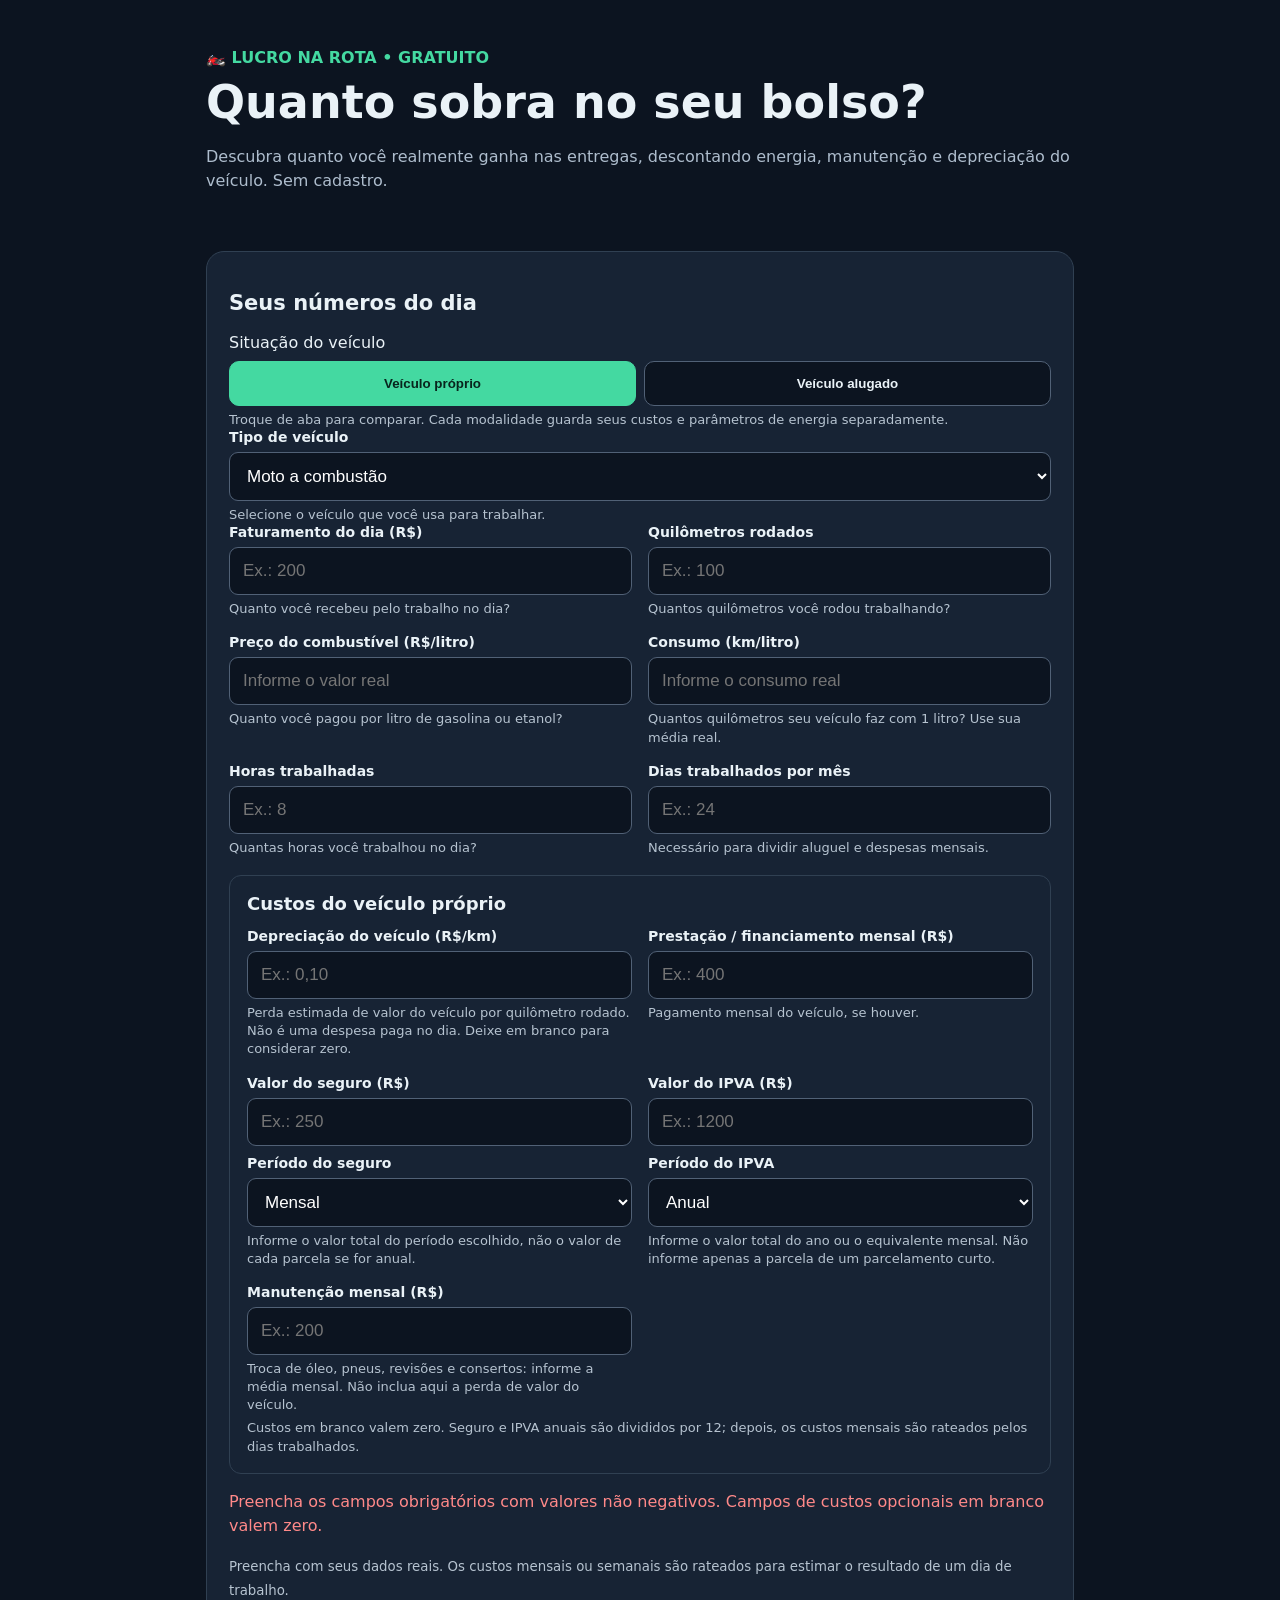
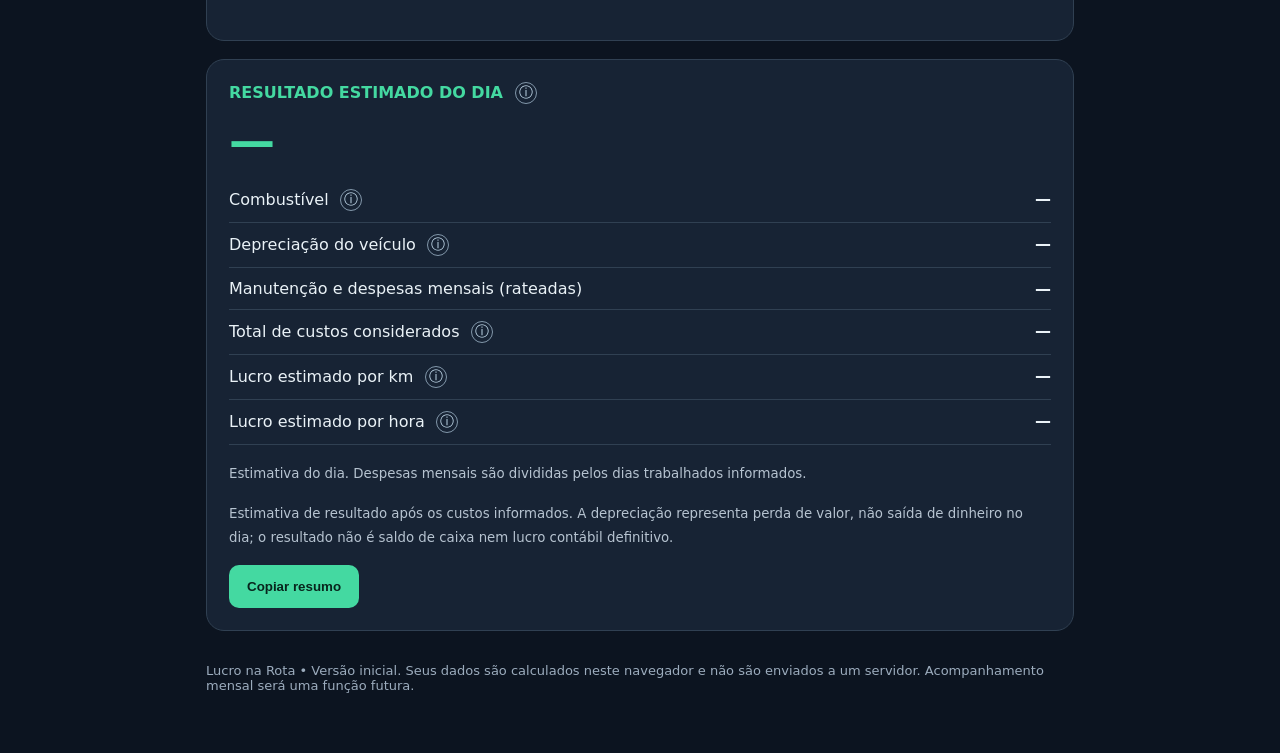
==== index.html @ b88c214c "Exibe somente dias trabalhados relevantes ao tipo e periodo de aluguel" ====
<!doctype html>
<html lang="pt-BR"><head><meta charset="utf-8"><meta name="viewport" content="width=device-width,initial-scale=1">
<meta name="description" content="Calcule o lucro das entregas com combustível, manutenção, depreciação e despesas do veículo.">
<title>Lucro na Rota | Calculadora para entregadores</title>
<style>
:root{font-family:system-ui,-apple-system,Segoe UI,sans-serif;color:#eaf2f7;background:#0c1420}*{box-sizing:border-box}
body{margin:0}main{max-width:900px;margin:auto;padding:24px 16px 60px}header{padding:24px 0}h1{font-size:clamp(30px,6vw,46px);margin:8px 0}p{color:#aebdcd;line-height:1.5}
.card{background:#172334;border:1px solid #304052;border-radius:18px;padding:22px;margin:18px 0}
.grid{display:grid;grid-template-columns:repeat(2,minmax(0,1fr));gap:16px}.ajuda{display:block;margin:5px 0 0;color:#b6c3d0;font-size:13px;line-height:1.4}
.abas{display:grid;grid-template-columns:repeat(2,minmax(0,1fr));gap:8px;margin:9px 0 4px}
.aba{background:#0c1420;border:1px solid #516176;color:#eaf2f7}
.aba[aria-pressed="true"]{background:#44d9a1;color:#08251d;border-color:#44d9a1}
.painelCustos{padding:17px;border:1px solid #304052;border-radius:12px;margin-top:18px}
.painelCustos h3{margin:0 0 14px;font-size:18px}
[hidden]{display:none!important}
label{display:block;font-weight:600;font-size:14px;margin-bottom:7px}
input,select{width:100%;background:#0c1420;border:1px solid #516176;color:white;border-radius:9px;padding:13px;font-size:17px}
input:focus{outline:2px solid #44d9a1}h2{font-size:21px}small{color:#b6c3d0}
.result{font-size:clamp(30px,7vw,46px);font-weight:800;color:#44d9a1;margin:10px 0}
.row{display:flex;justify-content:space-between;gap:16px;border-bottom:1px solid #304052;padding:11px 0}
.row > span:last-child{text-align:right;font-weight:700}.tag{color:#44d9a1;font-weight:700}
.info{display:inline-block;vertical-align:middle;margin-left:6px;position:relative;font-weight:normal}
.info summary{display:inline-flex;align-items:center;justify-content:center;width:22px;height:22px;border:1px solid #8297aa;border-radius:50%;color:#cde5f6;cursor:pointer;list-style:none;font-size:14px}
.info summary::-webkit-details-marker{display:none}
.info summary:focus-visible{outline:2px solid #44d9a1;outline-offset:2px}
.info .explicacao{position:absolute;left:0;top:28px;z-index:10;width:260px;max-width:75vw;padding:11px;border:1px solid #667e94;border-radius:9px;background:#24364b;color:#f1f6f9;box-shadow:0 6px 18px #0006;font-size:13px;line-height:1.45;text-align:left;white-space:normal}
.row .info .explicacao{left:auto;right:0}
button{border:0;background:#44d9a1;color:#08251d;padding:14px 18px;border-radius:10px;font-weight:750;cursor:pointer}
footer{color:#9cacbd;font-size:13px;margin-top:32px}
@media(max-width:520px){.grid{grid-template-columns:1fr}.card{padding:17px}}
</style></head><body><main>
<header><div class="tag">🏍️ LUCRO NA ROTA • GRATUITO</div><h1>Quanto sobra no seu bolso?</h1><p>Descubra quanto você realmente ganha nas entregas, descontando energia, manutenção e depreciação do veículo. Sem cadastro.</p></header>
<section class="card"><h2>Seus números do dia</h2><div><span id="tituloPropriedade">Situação do veículo</span><div class="abas" role="group" aria-labelledby="tituloPropriedade"><button type="button" class="aba" id="abaProprio" aria-pressed="true">Veículo próprio</button><button type="button" class="aba" id="abaAlugado" aria-pressed="false">Veículo alugado</button></div><small class="ajuda">Troque de aba para comparar. Cada modalidade guarda seus custos e parâmetros de energia separadamente.</small></div><div><label for="veiculo">Tipo de veículo</label><select id="veiculo"><option value="combustao">Moto a combustão</option><option value="eletrico">Moto elétrica</option><option value="carro_combustao">Carro a combustão</option><option value="carro_eletrico">Carro elétrico</option><option value="ebike">Bicicleta elétrica</option><option value="bike">Bicicleta comum</option></select><small class="ajuda">Selecione o veículo que você usa para trabalhar.</small></div><div class="grid">
<div><label for="receita">Faturamento do dia (R$)</label><input id="receita" type="number" min="0" step=".01" placeholder="Ex.: 200"><small class="ajuda">Quanto você recebeu pelo trabalho no dia?</small></div>
<div><label for="km">Quilômetros rodados</label><input id="km" type="number" min="0" step=".1" placeholder="Ex.: 100"><small class="ajuda">Quantos quilômetros você rodou trabalhando?</small></div>
<div class="energia"><label for="preco">Preço do combustível (R$/litro)</label><input id="preco" type="number" min="0" step=".01" placeholder="Informe o valor real"><small class="ajuda" id="ajudaPreco">Quanto você pagou por litro de combustível?</small></div>
<div class="energia"><label for="consumo">Consumo da moto (km/litro)</label><input id="consumo" type="number" min=".1" step=".1" placeholder="Informe o consumo real"><small class="ajuda" id="ajudaConsumo">Quantos quilômetros sua moto faz com 1 litro? Use sua média real.</small></div>
<div><label for="horas">Horas trabalhadas</label><input id="horas" type="number" min="0" step=".5" placeholder="Ex.: 8"><small class="ajuda">Quantas horas você trabalhou no dia?</small></div>
<div id="campoDiasSemana" hidden><label for="diasSemana">Dias trabalhados por semana</label><input id="diasSemana" type="number" min="1" max="7" step="1" placeholder="Ex.: 6"><small class="ajuda">Necessário para dividir aluguel semanal entre os dias trabalhados.</small></div>
<div id="campoDiasMes"><label for="diasMes">Dias trabalhados por mês</label><input id="diasMes" type="number" min="1" max="31" step="1" placeholder="Ex.: 24"><small class="ajuda">Necessário para dividir aluguel e despesas mensais.</small></div>
</div>
<div id="painelProprio" class="painelCustos"><h3>Custos do veículo próprio</h3><div class="grid">
<div><label for="depreciacao">Depreciação do veículo (R$/km)</label><input id="depreciacao" type="text" inputmode="decimal" placeholder="Ex.: 0,10"><small class="ajuda">Perda estimada de valor do veículo por quilômetro rodado. Não é uma despesa paga no dia. Deixe em branco para considerar zero.</small></div>
<div><label for="financiamento">Prestação / financiamento mensal (R$)</label><input id="financiamento" type="text" inputmode="decimal" placeholder="Ex.: 400"><small class="ajuda">Pagamento mensal do veículo, se houver.</small></div>
<div><label for="seguro">Valor do seguro (R$)</label><input id="seguro" type="text" inputmode="decimal" placeholder="Ex.: 250"><label for="periodoSeguro" style="margin-top:9px">Período do seguro</label><select id="periodoSeguro"><option value="mensal">Mensal</option><option value="anual">Anual</option></select><small class="ajuda">Informe o valor total do período escolhido, não o valor de cada parcela se for anual.</small></div>
<div><label for="ipva">Valor do IPVA (R$)</label><input id="ipva" type="text" inputmode="decimal" placeholder="Ex.: 1200"><label for="periodoIpva" style="margin-top:9px">Período do IPVA</label><select id="periodoIpva"><option value="anual">Anual</option><option value="mensal">Mensal</option></select><small class="ajuda">Informe o valor total do ano ou o equivalente mensal. Não informe apenas a parcela de um parcelamento curto.</small></div>
<div><label for="manutMensal">Manutenção mensal (R$)</label><input id="manutMensal" type="text" inputmode="decimal" placeholder="Ex.: 200"><small class="ajuda">Troca de óleo, pneus, revisões e consertos: informe a média mensal. Não inclua aqui a perda de valor do veículo.</small></div>
</div><small class="ajuda">Custos em branco valem zero. Seguro e IPVA anuais são divididos por 12; depois, os custos mensais são rateados pelos dias trabalhados.</small></div>
<div id="painelAlugado" class="painelCustos" hidden><h3>Custos do veículo alugado</h3><div class="grid">
<div><label for="aluguel">Valor do aluguel do veículo (R$)</label><input id="aluguel" type="text" inputmode="decimal" placeholder="Informe o valor, mesmo que seja 0"></div>
<div><label for="periodoAluguel">Período cobrado pelo aluguel</label><select id="periodoAluguel"><option value="semana">Por semana</option><option value="dia">Por dia</option><option value="mes">Por mês</option></select><small class="ajuda">O aluguel será distribuído pelos dias trabalhados desse período.</small></div>
<div><label for="extrasAlugado">Outras despesas sob responsabilidade do motorista (R$/dia)</label><input id="extrasAlugado" type="text" inputmode="decimal" placeholder="Ex.: 0"><small class="ajuda">Só informe despesas que não estejam incluídas no contrato de aluguel.</small></div>
</div><small class="ajuda">No veículo alugado, não descontamos manutenção e desgaste automaticamente.</small></div>
<p id="erro" role="alert" style="color:#ff8989" hidden></p><p><small>Preencha com seus dados reais. Os custos mensais ou semanais são rateados para estimar o resultado de um dia de trabalho.</small></p></section>
<section class="card" aria-live="polite"><div class="tag">RESULTADO ESTIMADO DO DIA <details class="info"><summary aria-label="Explicação de resultado estimado" title="O que significa?">ⓘ</summary><span class="explicacao">Faturamento menos combustível ou energia e os custos informados da modalidade escolhida: aluguel ou despesas do próprio. Valores semanais e mensais são distribuídos pelos dias trabalhados.</span></details></div><div class="result" id="lucro">—</div>
<div class="row"><span><span id="nomeEnergia">Combustível</span> <details class="info"><summary aria-label="Explicação de combustível ou energia" title="O que significa?">ⓘ</summary><span class="explicacao">Custo estimado da distância rodada, calculado com o consumo e o preço informados. Para bicicleta comum é R$ 0,00.</span></details></span><span id="custoComb"></span></div>
<div class="row" id="linhaManut"><span>Depreciação do veículo <details class="info"><summary aria-label="Explicação da depreciação" title="O que significa?">ⓘ</summary><span class="explicacao">Perda estimada de valor do veículo: depreciação por km multiplicada pelos quilômetros rodados. Não é pagamento imediato; é um custo econômico considerado na estimativa.</span></details></span><span id="custoManut"></span></div>
<div class="row"><span id="nomeModalidade">Manutenção e despesas mensais (rateadas)</span><span id="custoModalidade"></span></div>
<div class="row" id="linhaExtras" hidden><span>Outras despesas do motorista</span><span id="custoExtras"></span></div>
<div class="row"><span>Total de custos considerados <details class="info"><summary aria-label="Explicação de total de custos considerados" title="O que significa?">ⓘ</summary><span class="explicacao">Soma do combustível ou energia e das despesas correspondentes à aba selecionada, incluindo o rateio do aluguel ou das despesas mensais quando informados.</span></details></span><span id="custos"></span></div>
<div class="row"><span>Lucro estimado por km <details class="info"><summary aria-label="Explicação de lucro estimado por km" title="O que significa?">ⓘ</summary><span class="explicacao">Resultado estimado do dia dividido pelos quilômetros rodados.</span></details></span><span id="porKm"></span></div>
<div class="row"><span>Lucro estimado por hora <details class="info"><summary aria-label="Explicação de lucro estimado por hora" title="O que significa?">ⓘ</summary><span class="explicacao">Resultado estimado do dia dividido pelas horas trabalhadas.</span></details></span><span id="porHora"></span></div>
<p id="notaRateio"><small>Estimativa do dia. Despesas mensais são divididas pelos dias trabalhados informados.</small></p>
<p id="notaFinal"><small>Estimativa de resultado após os custos informados. A depreciação representa perda de valor, não saída de dinheiro no dia; o resultado não é saldo de caixa nem lucro contábil definitivo.</small></p>
<button id="copiar">Copiar resumo</button></section>
<footer>Lucro na Rota • Versão inicial. Seus dados são calculados neste navegador e não são enviados a um servidor. Acompanhamento mensal será uma função futura.</footer>
</main><script>
const veiculo=document.getElementById('veiculo');
const tipos=['combustao','eletrico','carro_combustao','carro_eletrico','ebike'];
const novosParametros=()=>Object.fromEntries(tipos.map(tipo=>[tipo,{preco:'',consumo:''}]));
const parametros={proprio:novosParametros(),alugado:novosParametros()};
let modoAtual='proprio';
const ehCombustao=tipo=>tipo==='combustao'||tipo==='carro_combustao';
const ehEletrico=tipo=>tipo==='eletrico'||tipo==='ebike'||tipo==='carro_eletrico';
const el=id=>document.getElementById(id);
const brl=n=>n.toLocaleString('pt-BR',{style:'currency',currency:'BRL'});
let resumo='';

function ajustar(){
 const tipo=veiculo.value,bike=tipo==='bike';
 el('painelProprio').hidden=modoAtual!=='proprio';
 el('painelAlugado').hidden=modoAtual!=='alugado';
 el('abaProprio').setAttribute('aria-pressed',String(modoAtual==='proprio'));
 el('abaAlugado').setAttribute('aria-pressed',String(modoAtual==='alugado'));
 document.querySelectorAll('.energia').forEach(campo=>campo.hidden=bike);
 if(!bike){
  el('preco').value=parametros[modoAtual][tipo].preco;
  el('consumo').value=parametros[modoAtual][tipo].consumo;
 }
 document.querySelector('label[for=preco]').textContent=ehCombustao(tipo)?'Preço do combustível (R$/litro)':'Preço da energia (R$/kWh)';
 document.querySelector('label[for=consumo]').textContent=ehCombustao(tipo)?'Consumo (km/litro)':'Eficiência elétrica (km/kWh)';
 el('ajudaPreco').textContent=ehCombustao(tipo)?'Quanto você pagou por litro de gasolina ou etanol?':'Informe o preço de 1 kWh na sua conta de luz, não o valor total da fatura.';
 el('ajudaConsumo').textContent=ehCombustao(tipo)?'Quantos quilômetros seu veículo faz com 1 litro? Use sua média real.':'Quantos quilômetros percorre com 1 kWh? Consulte o manual. Se ele mostrar autonomia e bateria em kWh, divida a autonomia pela capacidade da bateria.';
 document.querySelector('label[for=aluguel]').textContent=tipo.startsWith('carro_')?'Valor do aluguel do carro (R$)':'Valor do aluguel do veículo (R$)';
 el('linhaManut').hidden=modoAtual==='alugado';
 el('linhaExtras').hidden=modoAtual==='proprio';
  const periodoAluguel=el('periodoAluguel').value;
  el('campoDiasSemana').hidden=modoAtual!=='alugado'||periodoAluguel!=='semana';
  el('campoDiasMes').hidden=modoAtual==='alugado'&&periodoAluguel!=='mes';
 calcular();
}
function selecionarModo(modo){
 if(modo===modoAtual)return;
 modoAtual=modo;
 ajustar();
}
function atualizarEnergia(id){
 if(veiculo.value!=='bike')parametros[modoAtual][veiculo.value][id]=el(id).value;
 calcular();
}
function numero(id,opcional=false){
 const raw=el(id).value.trim();
 if(raw==='')return opcional?0:NaN;
 const normalizado=raw.replace(',','.');
 if(!/^(?:[0-9]+(?:\.[0-9]*)?|\.[0-9]+)$/.test(normalizado))return NaN;
 const n=Number(normalizado);
 return Number.isFinite(n)&&n>=0?n:NaN;
}
function invalidar(mensagem){
 el('erro').textContent=mensagem;
 el('erro').hidden=false;
 el('lucro').textContent='—';
 for(const id of ['custoComb','custoManut','custoModalidade','custoExtras','custos','porKm','porHora'])el(id).textContent='—';
 el('copiar').disabled=true;
 resumo='';
}
function calcular(){
 const tipo=veiculo.value,bike=tipo==='bike',proprio=modoAtual==='proprio';
 const d={
  receita:numero('receita'),km:numero('km'),horas:numero('horas'),
  preco:bike?0:numero('preco'),consumo:bike?0:numero('consumo'),
  depreciacao:proprio?numero('depreciacao',true):0,
  financiamento:proprio?numero('financiamento',true):0,
  seguro:proprio?numero('seguro',true):0,
  ipva:proprio?numero('ipva',true):0,
  manutMensal:proprio?numero('manutMensal',true):0,
  aluguel:proprio?0:numero('aluguel'),
  extras:proprio?0:numero('extrasAlugado',true),
  diasSemana:numero('diasSemana',true),diasMes:numero('diasMes',true)
 };
 if(Object.values(d).some(valor=>!Number.isFinite(valor))){
  invalidar('Preencha os campos obrigatórios com valores não negativos. Campos de custos opcionais em branco valem zero.');
  return;
 }
 if((d.diasSemana!==0&&(!Number.isInteger(d.diasSemana)||d.diasSemana>7))||
    (d.diasMes!==0&&(!Number.isInteger(d.diasMes)||d.diasMes>31))){
  invalidar('Informe uma quantidade válida de dias trabalhados: até 7 por semana ou 31 por mês.');
  return;
 }
 if(!bike&&d.km>0&&d.consumo<=0){
  invalidar('O consumo deve ser maior que zero quando há quilômetros rodados.');
  return;
 }
 const seguroMes=d.seguro/(el('periodoSeguro').value==='anual'?12:1);
  const ipvaMes=d.ipva/(el('periodoIpva').value==='anual'?12:1);
  const fixosMes=d.financiamento+seguroMes+ipvaMes+d.manutMensal;
 const periodo=el('periodoAluguel').value;
 if(proprio&&fixosMes>0&&d.diasMes===0){
  invalidar('Informe os dias trabalhados por mês para distribuir as despesas mensais do veículo próprio.');
  return;
 }
 if(!proprio&&d.aluguel>0&&periodo==='semana'&&d.diasSemana===0){
  invalidar('Informe os dias trabalhados por semana para calcular o aluguel semanal.');
  return;
 }
 if(!proprio&&d.aluguel>0&&periodo==='mes'&&d.diasMes===0){
  invalidar('Informe os dias trabalhados por mês para calcular o aluguel mensal.');
  return;
 }
 const energia=bike||d.km===0?0:d.km/d.consumo*d.preco;
 const depreciacao=proprio?d.km*d.depreciacao:0;
 const custoModalidade=proprio?(fixosMes?fixosMes/d.diasMes:0):
  (periodo==='dia'?d.aluguel:periodo==='semana'?(d.aluguel?d.aluguel/d.diasSemana:0):(d.aluguel?d.aluguel/d.diasMes:0));
 const custos=energia+depreciacao+custoModalidade+d.extras;
 const lucro=d.receita-custos;
 el('erro').hidden=true;
 el('copiar').disabled=false;
 el('nomeEnergia').textContent=bike?'Energia / combustível':ehEletrico(tipo)?'Energia elétrica':'Combustível';
 el('nomeModalidade').textContent=proprio?'Manutenção e despesas mensais (rateadas)':'Aluguel do veículo (rateado)';
 el('notaFinal').textContent=proprio?'A depreciação representa perda de valor, não saída de dinheiro no dia. O resultado não é saldo de caixa nem lucro contábil definitivo.':'Estimativa de resultado após combustível, aluguel e outras despesas informadas. Outros custos não incluídos podem existir.';
  el('notaRateio').textContent=proprio?
  'Manutenção, financiamento, seguro e IPVA são convertidos em custos mensais e divididos pelos dias trabalhados. A depreciação por km é calculada separadamente.':
  'O aluguel é dividido pelos dias trabalhados conforme o período escolhido; as despesas extras são por dia.';
 el('lucro').textContent=brl(lucro);
 el('lucro').style.color=lucro>=0?'#44d9a1':'#ff8989';
 for(const [id,valor] of Object.entries({custoComb:energia,custoManut:depreciacao,custoModalidade,custoExtras:d.extras,custos,porKm:d.km?lucro/d.km:0,porHora:d.horas?lucro/d.horas:0}))el(id).textContent=brl(valor);
 resumo=[
  'Lucro na Rota ('+veiculo.options[veiculo.selectedIndex].text+' — '+(proprio?'próprio':'alugado')+')',
  'Faturamento: '+brl(d.receita),
  'Km: '+d.km,
  'Energia / combustível: '+brl(energia),
  proprio?'Depreciação por km: '+brl(depreciacao):null,
  (proprio?'Despesas mensais rateadas: ':'Aluguel rateado: ')+brl(custoModalidade),
  !proprio?'Despesas adicionais: '+brl(d.extras):null,
  'Total de custos: '+brl(custos),
  'Resultado estimado: '+brl(lucro),
  'Por km: '+brl(d.km?lucro/d.km:0),
  'Por hora: '+brl(d.horas?lucro/d.horas:0)
 ].filter(Boolean).join('\n');
}
for(const id of ['receita','km','horas','depreciacao','financiamento','seguro','ipva','manutMensal','aluguel','extrasAlugado','diasSemana','diasMes']){
 el(id).addEventListener('input',calcular);
}
for(const id of ['preco','consumo'])el(id).addEventListener('input',()=>atualizarEnergia(id));
el('periodoAluguel').addEventListener('change',ajustar);
for(const id of ['periodoSeguro','periodoIpva'])el(id).addEventListener('change',calcular);
el('abaProprio').addEventListener('click',()=>selecionarModo('proprio'));
el('abaAlugado').addEventListener('click',()=>selecionarModo('alugado'));
veiculo.addEventListener('change',ajustar);
el('copiar').addEventListener('click',async()=>{
 try{
  await navigator.clipboard.writeText(resumo);
  el('copiar').textContent='Copiado!';
  setTimeout(()=>el('copiar').textContent='Copiar resumo',1800);
 }catch(e){alert('Não foi possível copiar automaticamente.')}
});
ajustar();
</script></body></html>
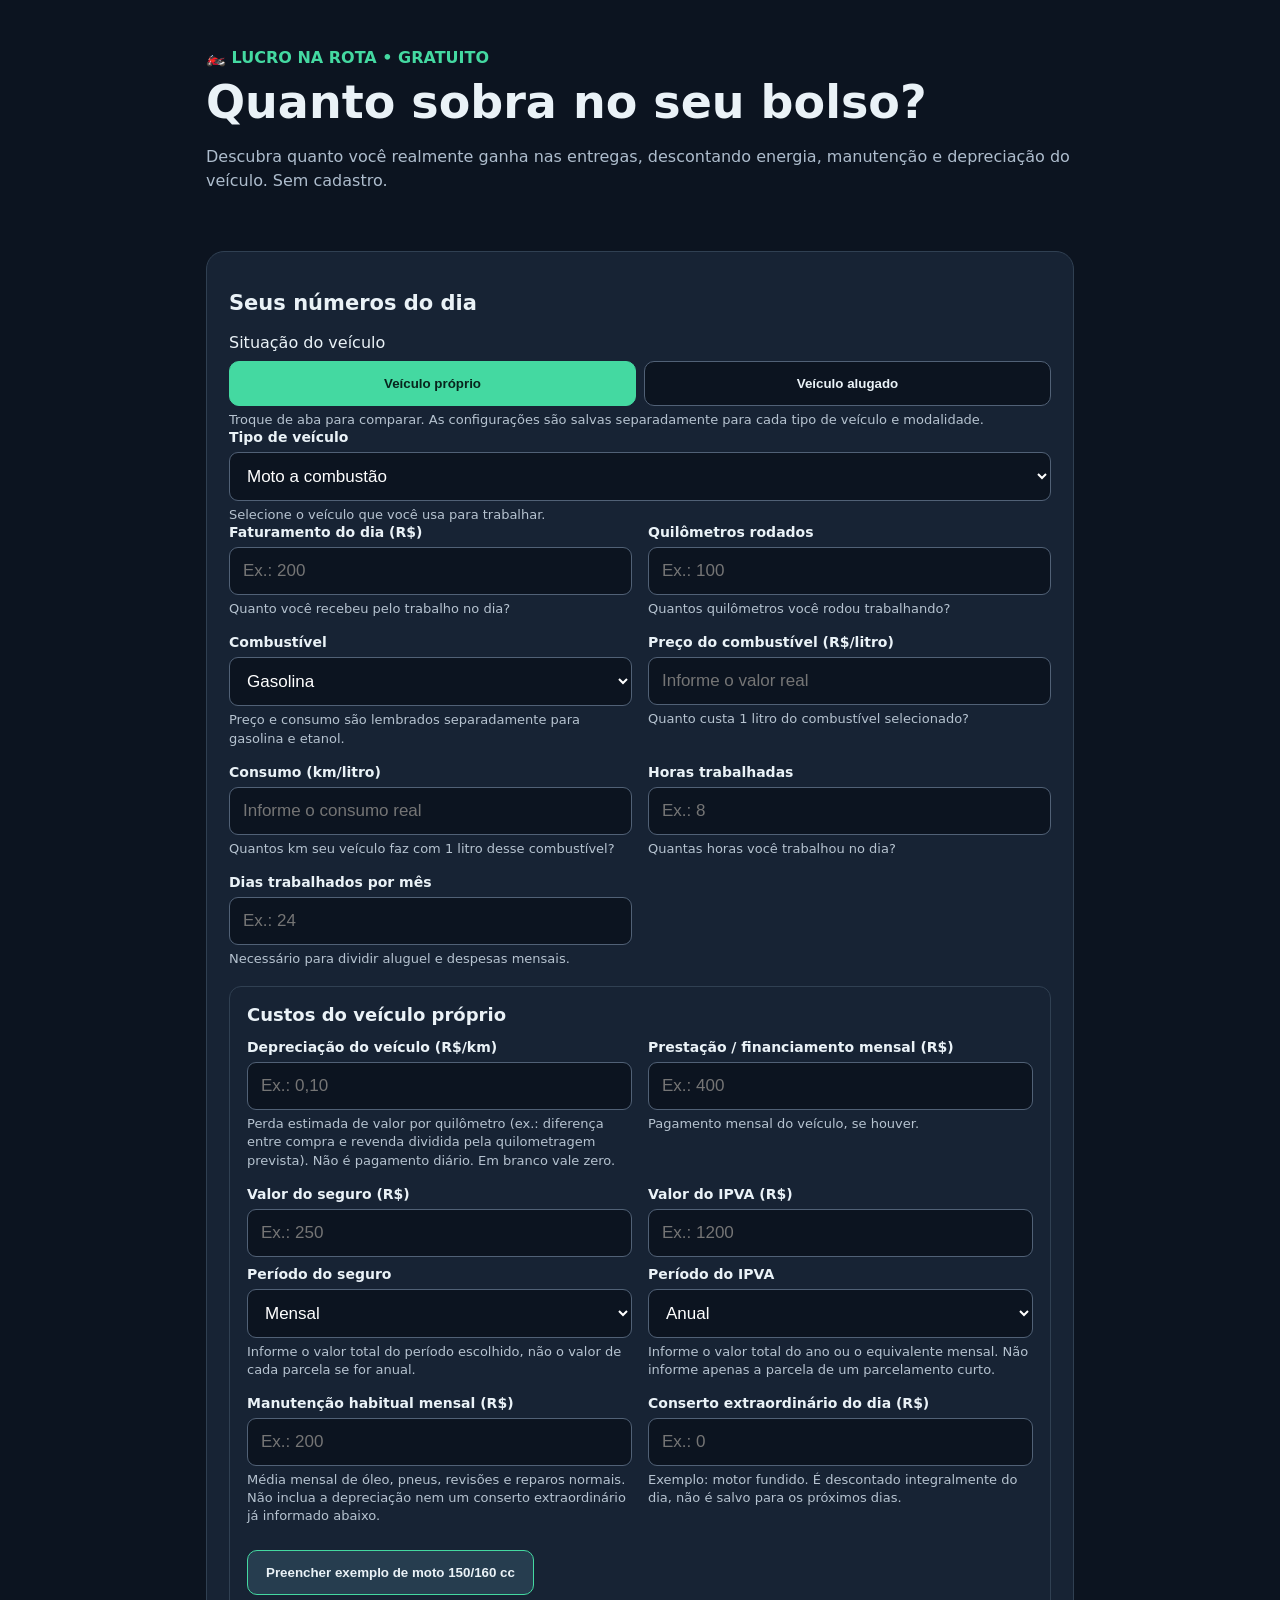
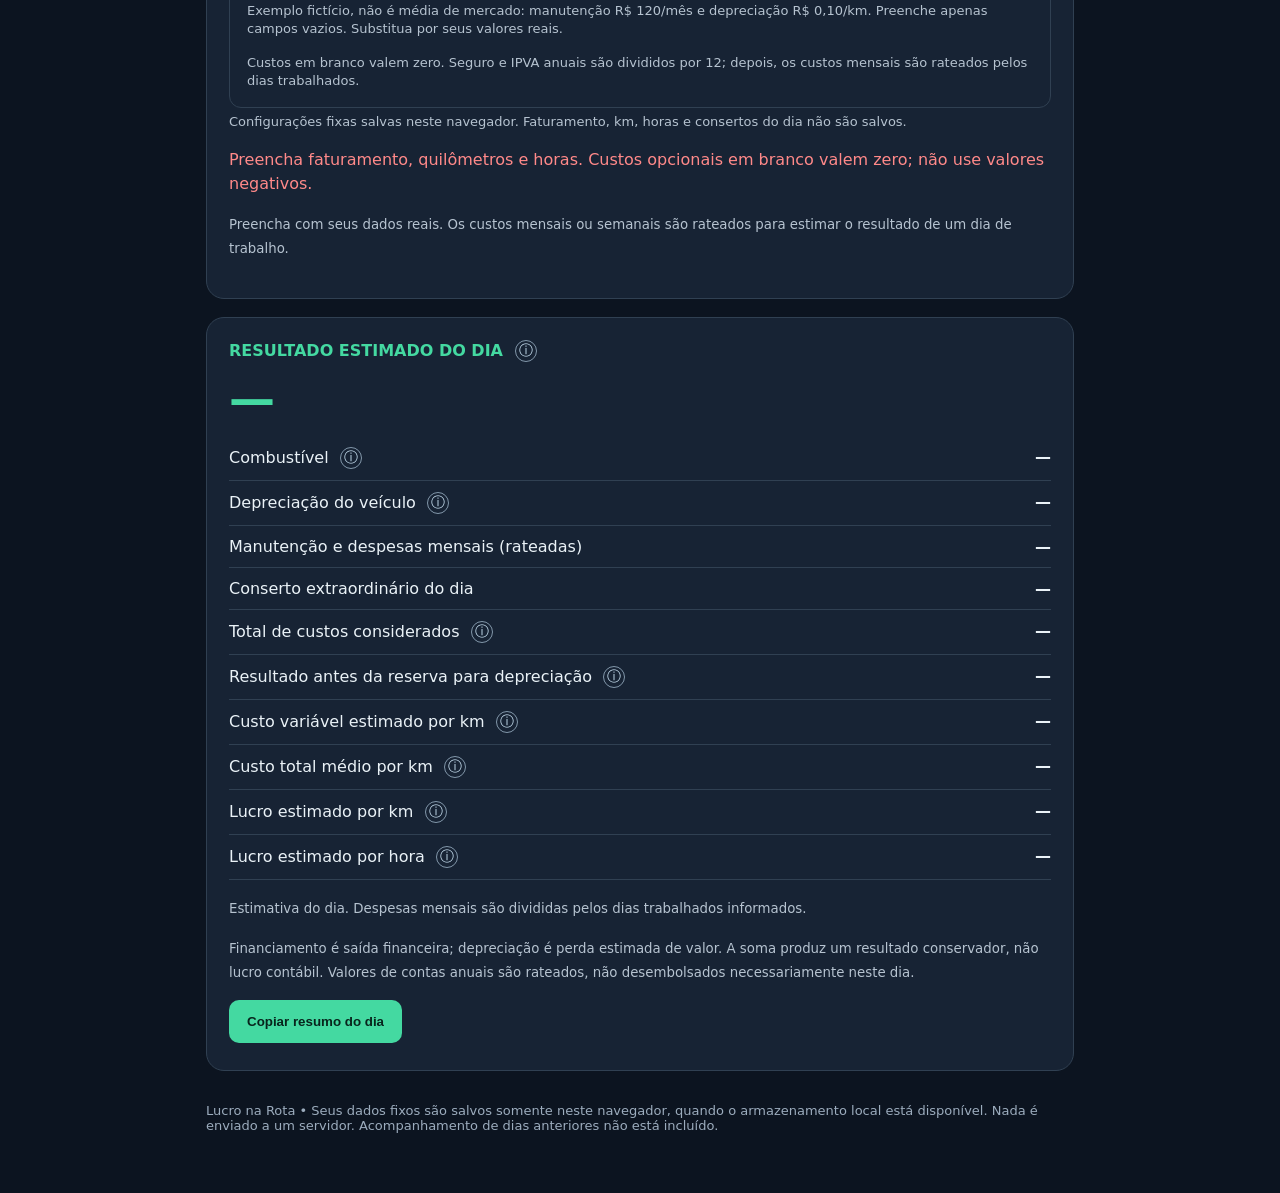
==== commit ae399a99: "Melhora calculos por km, perfis salvos, combustivel, custos extraordinarios e copia do dia" ====
--- a/index.html
+++ b/index.html
@@ -27,12 +27,14 @@
 .row .info .explicacao{left:auto;right:0}
 button{border:0;background:#44d9a1;color:#08251d;padding:14px 18px;border-radius:10px;font-weight:750;cursor:pointer}
 footer{color:#9cacbd;font-size:13px;margin-top:32px}
+.botaoSecundario{background:#263d4f;border:1px solid #44d9a1;color:#eaf2f7;margin:16px 0 2px}.exemplo{margin:8px 0 16px}textarea{width:100%;min-height:150px;background:#0c1420;border:1px solid #516176;color:white;border-radius:9px;padding:12px;font:14px system-ui;margin-top:10px}
 @media(max-width:520px){.grid{grid-template-columns:1fr}.card{padding:17px}}
 </style></head><body><main>
 <header><div class="tag">🏍️ LUCRO NA ROTA • GRATUITO</div><h1>Quanto sobra no seu bolso?</h1><p>Descubra quanto você realmente ganha nas entregas, descontando energia, manutenção e depreciação do veículo. Sem cadastro.</p></header>
-<section class="card"><h2>Seus números do dia</h2><div><span id="tituloPropriedade">Situação do veículo</span><div class="abas" role="group" aria-labelledby="tituloPropriedade"><button type="button" class="aba" id="abaProprio" aria-pressed="true">Veículo próprio</button><button type="button" class="aba" id="abaAlugado" aria-pressed="false">Veículo alugado</button></div><small class="ajuda">Troque de aba para comparar. Cada modalidade guarda seus custos e parâmetros de energia separadamente.</small></div><div><label for="veiculo">Tipo de veículo</label><select id="veiculo"><option value="combustao">Moto a combustão</option><option value="eletrico">Moto elétrica</option><option value="carro_combustao">Carro a combustão</option><option value="carro_eletrico">Carro elétrico</option><option value="ebike">Bicicleta elétrica</option><option value="bike">Bicicleta comum</option></select><small class="ajuda">Selecione o veículo que você usa para trabalhar.</small></div><div class="grid">
+<section class="card"><h2>Seus números do dia</h2><div><span id="tituloPropriedade">Situação do veículo</span><div class="abas" role="group" aria-labelledby="tituloPropriedade"><button type="button" class="aba" id="abaProprio" aria-pressed="true">Veículo próprio</button><button type="button" class="aba" id="abaAlugado" aria-pressed="false">Veículo alugado</button></div><small class="ajuda">Troque de aba para comparar. As configurações são salvas separadamente para cada tipo de veículo e modalidade.</small></div><div><label for="veiculo">Tipo de veículo</label><select id="veiculo"><option value="combustao">Moto a combustão</option><option value="eletrico">Moto elétrica</option><option value="carro_combustao">Carro a combustão</option><option value="carro_eletrico">Carro elétrico</option><option value="ebike">Bicicleta elétrica</option><option value="bike">Bicicleta comum</option></select><small class="ajuda">Selecione o veículo que você usa para trabalhar.</small></div><div class="grid">
 <div><label for="receita">Faturamento do dia (R$)</label><input id="receita" type="number" min="0" step=".01" placeholder="Ex.: 200"><small class="ajuda">Quanto você recebeu pelo trabalho no dia?</small></div>
 <div><label for="km">Quilômetros rodados</label><input id="km" type="number" min="0" step=".1" placeholder="Ex.: 100"><small class="ajuda">Quantos quilômetros você rodou trabalhando?</small></div>
+<div id="campoCombustivel" hidden><label for="combustivel">Combustível</label><select id="combustivel"><option value="gasolina">Gasolina</option><option value="etanol">Etanol</option></select><small class="ajuda">Preço e consumo são lembrados separadamente para gasolina e etanol.</small></div>
 <div class="energia"><label for="preco">Preço do combustível (R$/litro)</label><input id="preco" type="number" min="0" step=".01" placeholder="Informe o valor real"><small class="ajuda" id="ajudaPreco">Quanto você pagou por litro de combustível?</small></div>
 <div class="energia"><label for="consumo">Consumo da moto (km/litro)</label><input id="consumo" type="number" min=".1" step=".1" placeholder="Informe o consumo real"><small class="ajuda" id="ajudaConsumo">Quantos quilômetros sua moto faz com 1 litro? Use sua média real.</small></div>
 <div><label for="horas">Horas trabalhadas</label><input id="horas" type="number" min="0" step=".5" placeholder="Ex.: 8"><small class="ajuda">Quantas horas você trabalhou no dia?</small></div>
@@ -40,179 +42,248 @@
 <div id="campoDiasMes"><label for="diasMes">Dias trabalhados por mês</label><input id="diasMes" type="number" min="1" max="31" step="1" placeholder="Ex.: 24"><small class="ajuda">Necessário para dividir aluguel e despesas mensais.</small></div>
 </div>
 <div id="painelProprio" class="painelCustos"><h3>Custos do veículo próprio</h3><div class="grid">
-<div><label for="depreciacao">Depreciação do veículo (R$/km)</label><input id="depreciacao" type="text" inputmode="decimal" placeholder="Ex.: 0,10"><small class="ajuda">Perda estimada de valor do veículo por quilômetro rodado. Não é uma despesa paga no dia. Deixe em branco para considerar zero.</small></div>
+<div><label for="depreciacao">Depreciação do veículo (R$/km)</label><input id="depreciacao" type="text" inputmode="decimal" placeholder="Ex.: 0,10"><small class="ajuda">Perda estimada de valor por quilômetro (ex.: diferença entre compra e revenda dividida pela quilometragem prevista). Não é pagamento diário. Em branco vale zero.</small></div>
 <div><label for="financiamento">Prestação / financiamento mensal (R$)</label><input id="financiamento" type="text" inputmode="decimal" placeholder="Ex.: 400"><small class="ajuda">Pagamento mensal do veículo, se houver.</small></div>
 <div><label for="seguro">Valor do seguro (R$)</label><input id="seguro" type="text" inputmode="decimal" placeholder="Ex.: 250"><label for="periodoSeguro" style="margin-top:9px">Período do seguro</label><select id="periodoSeguro"><option value="mensal">Mensal</option><option value="anual">Anual</option></select><small class="ajuda">Informe o valor total do período escolhido, não o valor de cada parcela se for anual.</small></div>
 <div><label for="ipva">Valor do IPVA (R$)</label><input id="ipva" type="text" inputmode="decimal" placeholder="Ex.: 1200"><label for="periodoIpva" style="margin-top:9px">Período do IPVA</label><select id="periodoIpva"><option value="anual">Anual</option><option value="mensal">Mensal</option></select><small class="ajuda">Informe o valor total do ano ou o equivalente mensal. Não informe apenas a parcela de um parcelamento curto.</small></div>
-<div><label for="manutMensal">Manutenção mensal (R$)</label><input id="manutMensal" type="text" inputmode="decimal" placeholder="Ex.: 200"><small class="ajuda">Troca de óleo, pneus, revisões e consertos: informe a média mensal. Não inclua aqui a perda de valor do veículo.</small></div>
-</div><small class="ajuda">Custos em branco valem zero. Seguro e IPVA anuais são divididos por 12; depois, os custos mensais são rateados pelos dias trabalhados.</small></div>
+<div><label for="manutMensal">Manutenção habitual mensal (R$)</label><input id="manutMensal" type="text" inputmode="decimal" placeholder="Ex.: 200"><small class="ajuda">Média mensal de óleo, pneus, revisões e reparos normais. Não inclua a depreciação nem um conserto extraordinário já informado abaixo.</small></div>
+<div><label for="consertoExtra">Conserto extraordinário do dia (R$)</label><input id="consertoExtra" type="text" inputmode="decimal" placeholder="Ex.: 0"><small class="ajuda">Exemplo: motor fundido. É descontado integralmente do dia, não é salvo para os próximos dias.</small></div>
+</div><div id="exemploMoto" hidden class="exemplo"><button type="button" id="usarExemplo" class="botaoSecundario">Preencher exemplo de moto 150/160 cc</button><small class="ajuda">Exemplo fictício, não é média de mercado: manutenção R$ 120/mês e depreciação R$ 0,10/km. Preenche apenas campos vazios. Substitua por seus valores reais.</small></div><small class="ajuda">Custos em branco valem zero. Seguro e IPVA anuais são divididos por 12; depois, os custos mensais são rateados pelos dias trabalhados.</small></div>
 <div id="painelAlugado" class="painelCustos" hidden><h3>Custos do veículo alugado</h3><div class="grid">
 <div><label for="aluguel">Valor do aluguel do veículo (R$)</label><input id="aluguel" type="text" inputmode="decimal" placeholder="Informe o valor, mesmo que seja 0"></div>
 <div><label for="periodoAluguel">Período cobrado pelo aluguel</label><select id="periodoAluguel"><option value="semana">Por semana</option><option value="dia">Por dia</option><option value="mes">Por mês</option></select><small class="ajuda">O aluguel será distribuído pelos dias trabalhados desse período.</small></div>
 <div><label for="extrasAlugado">Outras despesas sob responsabilidade do motorista (R$/dia)</label><input id="extrasAlugado" type="text" inputmode="decimal" placeholder="Ex.: 0"><small class="ajuda">Só informe despesas que não estejam incluídas no contrato de aluguel.</small></div>
-</div><small class="ajuda">No veículo alugado, não descontamos manutenção e desgaste automaticamente.</small></div>
-<p id="erro" role="alert" style="color:#ff8989" hidden></p><p><small>Preencha com seus dados reais. Os custos mensais ou semanais são rateados para estimar o resultado de um dia de trabalho.</small></p></section>
-<section class="card" aria-live="polite"><div class="tag">RESULTADO ESTIMADO DO DIA <details class="info"><summary aria-label="Explicação de resultado estimado" title="O que significa?">ⓘ</summary><span class="explicacao">Faturamento menos combustível ou energia e os custos informados da modalidade escolhida: aluguel ou despesas do próprio. Valores semanais e mensais são distribuídos pelos dias trabalhados.</span></details></div><div class="result" id="lucro">—</div>
+</div><small class="ajuda">No veículo alugado, manutenção e depreciação não são descontadas automaticamente; informe em outras despesas apenas o que você realmente paga.</small></div>
+<p id="statusSalvamento" class="ajuda" role="status">Configurações fixas guardadas neste navegador, quando permitido.</p><p id="erro" role="alert" style="color:#ff8989" hidden></p><p><small>Preencha com seus dados reais. Os custos mensais ou semanais são rateados para estimar o resultado de um dia de trabalho.</small></p></section>
+<section class="card" aria-live="polite"><div class="tag">RESULTADO ESTIMADO DO DIA <details class="info"><summary aria-label="Explicação de resultado estimado" title="O que significa?">ⓘ</summary><span class="explicacao">Faturamento menos custos informados e rateados. Para veículo próprio, inclui a reserva estimada de depreciação, além do pagamento da prestação se informada; não equivale ao lucro contábil.</span></details></div><div class="result" id="lucro">—</div>
 <div class="row"><span><span id="nomeEnergia">Combustível</span> <details class="info"><summary aria-label="Explicação de combustível ou energia" title="O que significa?">ⓘ</summary><span class="explicacao">Custo estimado da distância rodada, calculado com o consumo e o preço informados. Para bicicleta comum é R$ 0,00.</span></details></span><span id="custoComb"></span></div>
 <div class="row" id="linhaManut"><span>Depreciação do veículo <details class="info"><summary aria-label="Explicação da depreciação" title="O que significa?">ⓘ</summary><span class="explicacao">Perda estimada de valor do veículo: depreciação por km multiplicada pelos quilômetros rodados. Não é pagamento imediato; é um custo econômico considerado na estimativa.</span></details></span><span id="custoManut"></span></div>
 <div class="row"><span id="nomeModalidade">Manutenção e despesas mensais (rateadas)</span><span id="custoModalidade"></span></div>
+<div class="row" id="linhaExtraManut" hidden><span>Conserto extraordinário do dia</span><span id="custoExtraManut"></span></div>
 <div class="row" id="linhaExtras" hidden><span>Outras despesas do motorista</span><span id="custoExtras"></span></div>
 <div class="row"><span>Total de custos considerados <details class="info"><summary aria-label="Explicação de total de custos considerados" title="O que significa?">ⓘ</summary><span class="explicacao">Soma do combustível ou energia e das despesas correspondentes à aba selecionada, incluindo o rateio do aluguel ou das despesas mensais quando informados.</span></details></span><span id="custos"></span></div>
+<div class="row" id="linhaSemDep" hidden><span>Resultado antes da reserva para depreciação <details class="info"><summary aria-label="Explicação do resultado antes da depreciação">ⓘ</summary><span class="explicacao">Faturamento menos combustível, manutenção, prestação e demais despesas rateadas, sem a perda estimada de valor do veículo. Não é necessariamente o caixa recebido no dia, já que despesas mensais são rateadas.</span></details></span><span id="semDep"></span></div>
+<div class="row"><span>Custo variável estimado por km <details class="info"><summary aria-label="Explicação do custo variável">ⓘ</summary><span class="explicacao">Combustível ou energia por km e, no veículo próprio, depreciação por km. Não inclui despesas mensais rateadas; não é preço mínimo para aceitar uma corrida.</span></details></span><span id="custoVariavelKm"></span></div>
+<div class="row"><span>Custo total médio por km <details class="info"><summary aria-label="Explicação do custo total por quilômetro">ⓘ</summary><span class="explicacao">Todos os custos considerados no dia divididos pelos km rodados. Pode incluir consertos extraordinários e custos fixos; não é necessariamente o custo adicional da próxima corrida.</span></details></span><span id="custoTotalKm"></span></div>
 <div class="row"><span>Lucro estimado por km <details class="info"><summary aria-label="Explicação de lucro estimado por km" title="O que significa?">ⓘ</summary><span class="explicacao">Resultado estimado do dia dividido pelos quilômetros rodados.</span></details></span><span id="porKm"></span></div>
 <div class="row"><span>Lucro estimado por hora <details class="info"><summary aria-label="Explicação de lucro estimado por hora" title="O que significa?">ⓘ</summary><span class="explicacao">Resultado estimado do dia dividido pelas horas trabalhadas.</span></details></span><span id="porHora"></span></div>
 <p id="notaRateio"><small>Estimativa do dia. Despesas mensais são divididas pelos dias trabalhados informados.</small></p>
-<p id="notaFinal"><small>Estimativa de resultado após os custos informados. A depreciação representa perda de valor, não saída de dinheiro no dia; o resultado não é saldo de caixa nem lucro contábil definitivo.</small></p>
-<button id="copiar">Copiar resumo</button></section>
-<footer>Lucro na Rota • Versão inicial. Seus dados são calculados neste navegador e não são enviados a um servidor. Acompanhamento mensal será uma função futura.</footer>
+<p id="notaFinal"><small>Financiamento é saída financeira; depreciação é perda estimada de valor. A soma produz um resultado conservador, não lucro contábil. Valores de contas anuais são rateados, não desembolsados necessariamente neste dia.</small></p>
+<button id="copiar" type="button">Copiar resumo do dia</button><p id="statusCopia" role="status" class="ajuda"></p><textarea id="resumoManual" hidden readonly aria-label="Resumo para copiar manualmente"></textarea></section>
+<footer>Lucro na Rota • Seus dados fixos são salvos somente neste navegador, quando o armazenamento local está disponível. Nada é enviado a um servidor. Acompanhamento de dias anteriores não está incluído.</footer>
 </main><script>
-const veiculo=document.getElementById('veiculo');
-const tipos=['combustao','eletrico','carro_combustao','carro_eletrico','ebike'];
-const novosParametros=()=>Object.fromEntries(tipos.map(tipo=>[tipo,{preco:'',consumo:''}]));
-const parametros={proprio:novosParametros(),alugado:novosParametros()};
-let modoAtual='proprio';
-const ehCombustao=tipo=>tipo==='combustao'||tipo==='carro_combustao';
-const ehEletrico=tipo=>tipo==='eletrico'||tipo==='ebike'||tipo==='carro_eletrico';
+'use strict';
 const el=id=>document.getElementById(id);
+const veiculo=el('veiculo');
+const tipos=['combustao','eletrico','carro_combustao','carro_eletrico','ebike','bike'];
+const camposFixos=['diasSemana','diasMes','financiamento','seguro','periodoSeguro','ipva','periodoIpva','manutMensal','depreciacao','aluguel','periodoAluguel','extrasAlugado'];
+const defaults={diasSemana:'',diasMes:'',financiamento:'',seguro:'',periodoSeguro:'mensal',ipva:'',periodoIpva:'anual',manutMensal:'',depreciacao:'',aluguel:'',periodoAluguel:'semana',extrasAlugado:''};
+const perfilNovo=()=>({...defaults,combustivel:'gasolina',energia:{gasolina:{preco:'',consumo:''},etanol:{preco:'',consumo:''},eletrica:{preco:'',consumo:''}}});
+const perfis={proprio:Object.fromEntries(tipos.map(t=>[t,perfilNovo()])),alugado:Object.fromEntries(tipos.map(t=>[t,perfilNovo()]))};
+const CHAVE='lucroNaRotaConfiguracoesV2';
+const ehCombustao=t=>t==='combustao'||t==='carro_combustao';
+const ehEletrico=t=>t==='eletrico'||t==='ebike'||t==='carro_eletrico';
 const brl=n=>n.toLocaleString('pt-BR',{style:'currency',currency:'BRL'});
-let resumo='';
-
+let modoAtual='proprio',tipoAtual=veiculo.value,combustivelAtivo='gasolina',resumo='',carregando=false,armazenamentoDisponivel=true;
+function ativo(){return perfis[modoAtual][tipoAtual]}
+function chaveEnergia(){return ehCombustao(tipoAtual)?combustivelAtivo:'eletrica'}
+function carregarDados(){
+ try{
+  const raw=localStorage.getItem(CHAVE);
+  if(!raw)return;
+  const salvo=JSON.parse(raw);
+  if(!salvo||salvo.versao!==2||!salvo.perfis)return;
+  for(const modo of ['proprio','alugado'])for(const tipo of tipos){
+   const fonte=salvo.perfis?.[modo]?.[tipo];
+   if(!fonte||typeof fonte!=='object')continue;
+   const destino=perfis[modo][tipo];
+   for(const campo of camposFixos)if(typeof fonte[campo]==='string')destino[campo]=fonte[campo];
+   if(['gasolina','etanol'].includes(fonte.combustivel))destino.combustivel=fonte.combustivel;
+   for(const energia of ['gasolina','etanol','eletrica'])for(const campo of ['preco','consumo']){
+    if(typeof fonte.energia?.[energia]?.[campo]==='string')destino.energia[energia][campo]=fonte.energia[energia][campo];
+   }
+  }
+  if(['proprio','alugado'].includes(salvo.ultimoModo))modoAtual=salvo.ultimoModo;
+  if(tipos.includes(salvo.ultimoTipo))tipoAtual=salvo.ultimoTipo;
+ }catch(e){armazenamentoDisponivel=false}
+}
+function salvarDados(){
+ if(carregando)return;
+ try{localStorage.setItem(CHAVE,JSON.stringify({versao:2,ultimoModo:modoAtual,ultimoTipo:tipoAtual,perfis}));
+  armazenamentoDisponivel=true;
+ }catch(e){armazenamentoDisponivel=false}
+ el('statusSalvamento').textContent=armazenamentoDisponivel?'Configurações fixas salvas neste navegador. Faturamento, km, horas e consertos do dia não são salvos.':'O navegador bloqueou o salvamento. Os dados serão perdidos ao atualizar a página.';
+}
+function guardarPerfil(){
+ if(carregando)return;
+ const p=ativo();
+ for(const id of camposFixos)p[id]=el(id).value;
+ const energia=p.energia[chaveEnergia()];
+ energia.preco=el('preco').value;
+ energia.consumo=el('consumo').value;
+ p.combustivel=combustivelAtivo;
+ salvarDados();
+}
+function carregarPerfil(){
+ carregando=true;
+ const p=ativo();
+ for(const id of camposFixos)el(id).value=p[id];
+ combustivelAtivo=p.combustivel;
+ el('combustivel').value=combustivelAtivo;
+ const energia=p.energia[chaveEnergia()];
+ el('preco').value=energia.preco;
+ el('consumo').value=energia.consumo;
+ carregando=false;
+}
 function ajustar(){
- const tipo=veiculo.value,bike=tipo==='bike';
- el('painelProprio').hidden=modoAtual!=='proprio';
- el('painelAlugado').hidden=modoAtual!=='alugado';
- el('abaProprio').setAttribute('aria-pressed',String(modoAtual==='proprio'));
- el('abaAlugado').setAttribute('aria-pressed',String(modoAtual==='alugado'));
+ const tipo=tipoAtual,bike=tipo==='bike',proprio=modoAtual==='proprio',periodo=el('periodoAluguel').value;
+ el('painelProprio').hidden=!proprio;
+ el('painelAlugado').hidden=proprio;
+ el('abaProprio').setAttribute('aria-pressed',String(proprio));
+ el('abaAlugado').setAttribute('aria-pressed',String(!proprio));
+ el('campoDiasSemana').hidden=proprio||periodo!=='semana';
+ el('campoDiasMes').hidden=!proprio&&periodo!=='mes';
+ el('campoCombustivel').hidden=!ehCombustao(tipo);
+ el('exemploMoto').hidden=!proprio||tipo!=='combustao';
  document.querySelectorAll('.energia').forEach(campo=>campo.hidden=bike);
- if(!bike){
-  el('preco').value=parametros[modoAtual][tipo].preco;
-  el('consumo').value=parametros[modoAtual][tipo].consumo;
- }
  document.querySelector('label[for=preco]').textContent=ehCombustao(tipo)?'Preço do combustível (R$/litro)':'Preço da energia (R$/kWh)';
  document.querySelector('label[for=consumo]').textContent=ehCombustao(tipo)?'Consumo (km/litro)':'Eficiência elétrica (km/kWh)';
- el('ajudaPreco').textContent=ehCombustao(tipo)?'Quanto você pagou por litro de gasolina ou etanol?':'Informe o preço de 1 kWh na sua conta de luz, não o valor total da fatura.';
- el('ajudaConsumo').textContent=ehCombustao(tipo)?'Quantos quilômetros seu veículo faz com 1 litro? Use sua média real.':'Quantos quilômetros percorre com 1 kWh? Consulte o manual. Se ele mostrar autonomia e bateria em kWh, divida a autonomia pela capacidade da bateria.';
+ el('ajudaPreco').textContent=ehCombustao(tipo)?'Quanto custa 1 litro do combustível selecionado?':'Preço de 1 kWh na conta de luz, não o valor total da fatura.';
+ el('ajudaConsumo').textContent=ehCombustao(tipo)?'Quantos km seu veículo faz com 1 litro desse combustível?':'Quantos km percorre com 1 kWh? Consulte os dados reais de autonomia e bateria.';
  document.querySelector('label[for=aluguel]').textContent=tipo.startsWith('carro_')?'Valor do aluguel do carro (R$)':'Valor do aluguel do veículo (R$)';
- el('linhaManut').hidden=modoAtual==='alugado';
- el('linhaExtras').hidden=modoAtual==='proprio';
-  const periodoAluguel=el('periodoAluguel').value;
-  el('campoDiasSemana').hidden=modoAtual!=='alugado'||periodoAluguel!=='semana';
-  el('campoDiasMes').hidden=modoAtual==='alugado'&&periodoAluguel!=='mes';
+ el('linhaManut').hidden=!proprio;
+ el('linhaSemDep').hidden=!proprio;
+ el('linhaExtraManut').hidden=!proprio;
+ el('linhaExtras').hidden=proprio;
  calcular();
 }
 function selecionarModo(modo){
  if(modo===modoAtual)return;
- modoAtual=modo;
- ajustar();
-}
-function atualizarEnergia(id){
- if(veiculo.value!=='bike')parametros[modoAtual][veiculo.value][id]=el(id).value;
- calcular();
+ guardarPerfil();modoAtual=modo;carregarPerfil();salvarDados();ajustar();
+}
+function trocarVeiculo(){
+ guardarPerfil();tipoAtual=veiculo.value;carregarPerfil();salvarDados();ajustar();
+}
+function trocarCombustivel(){
+ guardarPerfil();combustivelAtivo=el('combustivel').value;ativo().combustivel=combustivelAtivo;
+ const dados=ativo().energia[chaveEnergia()];
+ el('preco').value=dados.preco;el('consumo').value=dados.consumo;
+ salvarDados();calcular();
 }
 function numero(id,opcional=false){
  const raw=el(id).value.trim();
  if(raw==='')return opcional?0:NaN;
  const normalizado=raw.replace(',','.');
  if(!/^(?:[0-9]+(?:\.[0-9]*)?|\.[0-9]+)$/.test(normalizado))return NaN;
- const n=Number(normalizado);
- return Number.isFinite(n)&&n>=0?n:NaN;
-}
+ const n=Number(normalizado);return Number.isFinite(n)&&n>=0?n:NaN;
+}
+const idsResultados=['custoComb','custoManut','custoModalidade','custoExtras','custoExtraManut','custos','custoVariavelKm','custoTotalKm','porKm','porHora','semDep'];
 function invalidar(mensagem){
- el('erro').textContent=mensagem;
- el('erro').hidden=false;
+ el('erro').textContent=mensagem;el('erro').hidden=false;
  el('lucro').textContent='—';
- for(const id of ['custoComb','custoManut','custoModalidade','custoExtras','custos','porKm','porHora'])el(id).textContent='—';
- el('copiar').disabled=true;
- resumo='';
+ for(const id of idsResultados)el(id).textContent='—';
+ el('copiar').disabled=true;el('statusCopia').textContent='';el('resumoManual').hidden=true;resumo='';
 }
 function calcular(){
- const tipo=veiculo.value,bike=tipo==='bike',proprio=modoAtual==='proprio';
+ const tipo=tipoAtual,bike=tipo==='bike',proprio=modoAtual==='proprio';
  const d={
   receita:numero('receita'),km:numero('km'),horas:numero('horas'),
-  preco:bike?0:numero('preco'),consumo:bike?0:numero('consumo'),
+  preco:bike?0:numero('preco',true),consumo:bike?0:numero('consumo',true),
   depreciacao:proprio?numero('depreciacao',true):0,
   financiamento:proprio?numero('financiamento',true):0,
-  seguro:proprio?numero('seguro',true):0,
-  ipva:proprio?numero('ipva',true):0,
+  seguro:proprio?numero('seguro',true):0,ipva:proprio?numero('ipva',true):0,
   manutMensal:proprio?numero('manutMensal',true):0,
-  aluguel:proprio?0:numero('aluguel'),
-  extras:proprio?0:numero('extrasAlugado',true),
+  consertoExtra:proprio?numero('consertoExtra',true):0,
+  aluguel:proprio?0:numero('aluguel',true),extras:proprio?0:numero('extrasAlugado',true),
   diasSemana:numero('diasSemana',true),diasMes:numero('diasMes',true)
  };
  if(Object.values(d).some(valor=>!Number.isFinite(valor))){
-  invalidar('Preencha os campos obrigatórios com valores não negativos. Campos de custos opcionais em branco valem zero.');
-  return;
+  invalidar('Preencha faturamento, quilômetros e horas. Custos opcionais em branco valem zero; não use valores negativos.');return;
  }
- if((d.diasSemana!==0&&(!Number.isInteger(d.diasSemana)||d.diasSemana>7))||
-    (d.diasMes!==0&&(!Number.isInteger(d.diasMes)||d.diasMes>31))){
-  invalidar('Informe uma quantidade válida de dias trabalhados: até 7 por semana ou 31 por mês.');
-  return;
+ const periodo=el('periodoAluguel').value;
+ if((!proprio&&periodo==='semana'&&d.diasSemana!==0&&(!Number.isInteger(d.diasSemana)||d.diasSemana>7))||
+    ((proprio||periodo==='mes')&&d.diasMes!==0&&(!Number.isInteger(d.diasMes)||d.diasMes>31))){
+  invalidar('Use uma quantidade válida de dias: até 7 por semana ou até 31 por mês.');return;
  }
- if(!bike&&d.km>0&&d.consumo<=0){
-  invalidar('O consumo deve ser maior que zero quando há quilômetros rodados.');
-  return;
- }
+ if(!bike&&d.km>0&&(d.consumo<=0||el('preco').value.trim()==='')){invalidar('Informe o preço por litro/kWh (zero só se for gratuito) e um consumo maior que zero.');return}
  const seguroMes=d.seguro/(el('periodoSeguro').value==='anual'?12:1);
-  const ipvaMes=d.ipva/(el('periodoIpva').value==='anual'?12:1);
-  const fixosMes=d.financiamento+seguroMes+ipvaMes+d.manutMensal;
- const periodo=el('periodoAluguel').value;
- if(proprio&&fixosMes>0&&d.diasMes===0){
-  invalidar('Informe os dias trabalhados por mês para distribuir as despesas mensais do veículo próprio.');
-  return;
- }
- if(!proprio&&d.aluguel>0&&periodo==='semana'&&d.diasSemana===0){
-  invalidar('Informe os dias trabalhados por semana para calcular o aluguel semanal.');
-  return;
- }
- if(!proprio&&d.aluguel>0&&periodo==='mes'&&d.diasMes===0){
-  invalidar('Informe os dias trabalhados por mês para calcular o aluguel mensal.');
-  return;
- }
+ const ipvaMes=d.ipva/(el('periodoIpva').value==='anual'?12:1);
+ const fixosMes=d.financiamento+seguroMes+ipvaMes+d.manutMensal;
+ if(proprio&&fixosMes>0&&d.diasMes===0){invalidar('Informe os dias trabalhados por mês para ratear as despesas mensais.');return}
+ if(!proprio&&d.aluguel>0&&periodo==='semana'&&d.diasSemana===0){invalidar('Informe os dias trabalhados por semana para ratear o aluguel semanal.');return}
+ if(!proprio&&d.aluguel>0&&periodo==='mes'&&d.diasMes===0){invalidar('Informe os dias trabalhados por mês para ratear o aluguel mensal.');return}
  const energia=bike||d.km===0?0:d.km/d.consumo*d.preco;
  const depreciacao=proprio?d.km*d.depreciacao:0;
  const custoModalidade=proprio?(fixosMes?fixosMes/d.diasMes:0):
-  (periodo==='dia'?d.aluguel:periodo==='semana'?(d.aluguel?d.aluguel/d.diasSemana:0):(d.aluguel?d.aluguel/d.diasMes:0));
- const custos=energia+depreciacao+custoModalidade+d.extras;
+   (periodo==='dia'?d.aluguel:periodo==='semana'?(d.aluguel?d.aluguel/d.diasSemana:0):(d.aluguel?d.aluguel/d.diasMes:0));
+ const consertoExtra=proprio?d.consertoExtra:0;
+ const custos=energia+depreciacao+custoModalidade+consertoExtra+d.extras;
  const lucro=d.receita-custos;
- el('erro').hidden=true;
- el('copiar').disabled=false;
- el('nomeEnergia').textContent=bike?'Energia / combustível':ehEletrico(tipo)?'Energia elétrica':'Combustível';
+ const semDep=lucro+depreciacao;
+ const porKm=d.km?brl(lucro/d.km):'Não calculável';
+ const porHora=d.horas?brl(lucro/d.horas):'Não calculável';
+ const variavelKm=d.km?brl((energia+depreciacao)/d.km):'Não calculável';
+ const totalKm=d.km?brl(custos/d.km):'Não calculável';
+ el('erro').hidden=true;el('copiar').disabled=false;
+ el('nomeEnergia').textContent=bike?'Combustível / energia':ehEletrico(tipo)?'Energia elétrica':'Combustível';
  el('nomeModalidade').textContent=proprio?'Manutenção e despesas mensais (rateadas)':'Aluguel do veículo (rateado)';
- el('notaFinal').textContent=proprio?'A depreciação representa perda de valor, não saída de dinheiro no dia. O resultado não é saldo de caixa nem lucro contábil definitivo.':'Estimativa de resultado após combustível, aluguel e outras despesas informadas. Outros custos não incluídos podem existir.';
-  el('notaRateio').textContent=proprio?
-  'Manutenção, financiamento, seguro e IPVA são convertidos em custos mensais e divididos pelos dias trabalhados. A depreciação por km é calculada separadamente.':
-  'O aluguel é dividido pelos dias trabalhados conforme o período escolhido; as despesas extras são por dia.';
- el('lucro').textContent=brl(lucro);
- el('lucro').style.color=lucro>=0?'#44d9a1':'#ff8989';
- for(const [id,valor] of Object.entries({custoComb:energia,custoManut:depreciacao,custoModalidade,custoExtras:d.extras,custos,porKm:d.km?lucro/d.km:0,porHora:d.horas?lucro/d.horas:0}))el(id).textContent=brl(valor);
+ el('notaRateio').textContent=proprio?
+ 'Seguro e IPVA anuais são divididos por 12; as despesas mensais são rateadas pelos dias trabalhados. Consertos extraordinários são lançados integralmente no dia.':
+ 'O aluguel é dividido pelos dias trabalhados conforme o período escolhido; outras despesas informadas são por dia.';
+ el('notaFinal').textContent=proprio?
+ 'Prestação é uma saída financeira; depreciação é perda estimada de valor. O resultado combina ambas as deduções para planejamento, mas não é lucro contábil nem saldo de caixa exato.':
+ 'Estimativa após combustível, aluguel e outras despesas informadas. Custos não informados podem existir.';
+ el('lucro').textContent=brl(lucro);el('lucro').style.color=lucro>=0?'#44d9a1':'#ff8989';
+ const resultados={custoComb:brl(energia),custoManut:brl(depreciacao),custoModalidade:brl(custoModalidade),
+  custoExtras:brl(d.extras),custoExtraManut:brl(consertoExtra),custos:brl(custos),
+  semDep:brl(semDep),custoVariavelKm:variavelKm,custoTotalKm:totalKm,porKm,porHora};
+ for(const [id,valor] of Object.entries(resultados))el(id).textContent=valor;
  resumo=[
-  'Lucro na Rota ('+veiculo.options[veiculo.selectedIndex].text+' — '+(proprio?'próprio':'alugado')+')',
+  'Lucro na Rota — Fechamento do dia',
+  'Veículo: '+veiculo.options[veiculo.selectedIndex].text+' ('+(proprio?'próprio':'alugado')+')',
+  ehCombustao(tipo)?'Combustível: '+(combustivelAtivo==='gasolina'?'gasolina':'etanol'):null,
   'Faturamento: '+brl(d.receita),
-  'Km: '+d.km,
-  'Energia / combustível: '+brl(energia),
-  proprio?'Depreciação por km: '+brl(depreciacao):null,
-  (proprio?'Despesas mensais rateadas: ':'Aluguel rateado: ')+brl(custoModalidade),
-  !proprio?'Despesas adicionais: '+brl(d.extras):null,
-  'Total de custos: '+brl(custos),
-  'Resultado estimado: '+brl(lucro),
-  'Por km: '+brl(d.km?lucro/d.km:0),
-  'Por hora: '+brl(d.horas?lucro/d.horas:0)
+  'Quilômetros: '+d.km+' km',
+  'Horas: '+d.horas+' h',
+  'Combustível / energia: '+brl(energia),
+  proprio?'Manutenção e despesas mensais rateadas: '+brl(custoModalidade):'Aluguel rateado: '+brl(custoModalidade),
+  proprio?'Depreciação: '+brl(depreciacao):null,
+  proprio?'Conserto extraordinário: '+brl(consertoExtra):null,
+  !proprio?'Outras despesas: '+brl(d.extras):null,
+  'Custo total: '+brl(custos),
+  'Custo médio por km: '+totalKm,
+  'Resultado estimado do dia: '+brl(lucro),
+  'Resultado por km: '+porKm,
+  'Resultado por hora: '+porHora,
+  proprio?'Resultado antes da depreciação: '+brl(semDep):null,
+  'Valores mensais/anuais rateados; estimativa, não lucro contábil.'
  ].filter(Boolean).join('\n');
-}
-for(const id of ['receita','km','horas','depreciacao','financiamento','seguro','ipva','manutMensal','aluguel','extrasAlugado','diasSemana','diasMes']){
- el(id).addEventListener('input',calcular);
-}
-for(const id of ['preco','consumo'])el(id).addEventListener('input',()=>atualizarEnergia(id));
-el('periodoAluguel').addEventListener('change',ajustar);
-for(const id of ['periodoSeguro','periodoIpva'])el(id).addEventListener('change',calcular);
+ el('statusCopia').textContent='';el('resumoManual').hidden=true;
+}
+function mudouFixo(){guardarPerfil();ajustar()}
+for(const id of camposFixos){el(id).addEventListener(['periodoAluguel','periodoSeguro','periodoIpva'].includes(id)?'change':'input',mudouFixo)}
+for(const id of ['preco','consumo'])el(id).addEventListener('input',()=>{guardarPerfil();calcular()});
+for(const id of ['receita','km','horas','consertoExtra'])el(id).addEventListener('input',calcular);
+el('combustivel').addEventListener('change',trocarCombustivel);
+veiculo.addEventListener('change',trocarVeiculo);
 el('abaProprio').addEventListener('click',()=>selecionarModo('proprio'));
 el('abaAlugado').addEventListener('click',()=>selecionarModo('alugado'));
-veiculo.addEventListener('change',ajustar);
+el('usarExemplo').addEventListener('click',()=>{
+ if(modoAtual!=='proprio'||tipoAtual!=='combustao')return;
+ if(el('manutMensal').value.trim()==='')el('manutMensal').value='120';
+ if(el('depreciacao').value.trim()==='')el('depreciacao').value='0,10';
+ guardarPerfil();calcular();
+});
 el('copiar').addEventListener('click',async()=>{
- try{
-  await navigator.clipboard.writeText(resumo);
-  el('copiar').textContent='Copiado!';
-  setTimeout(()=>el('copiar').textContent='Copiar resumo',1800);
- }catch(e){alert('Não foi possível copiar automaticamente.')}
+ if(!resumo)return;
+ let copiado=false;
+ try{if(navigator.clipboard?.writeText){await navigator.clipboard.writeText(resumo);copiado=true}}catch(e){}
+ if(!copiado){
+  const area=el('resumoManual');area.hidden=false;area.value=resumo;area.focus();area.select();
+  try{copiado=!!document.execCommand('copy')}catch(e){}
+  if(copiado)area.hidden=true;
+ }
+ el('statusCopia').textContent=copiado?'Resumo copiado!':'Selecione e copie o texto abaixo manualmente.';
 });
-ajustar();
+carregarDados();veiculo.value=tipoAtual;carregarPerfil();ajustar();salvarDados();
 </script></body></html>
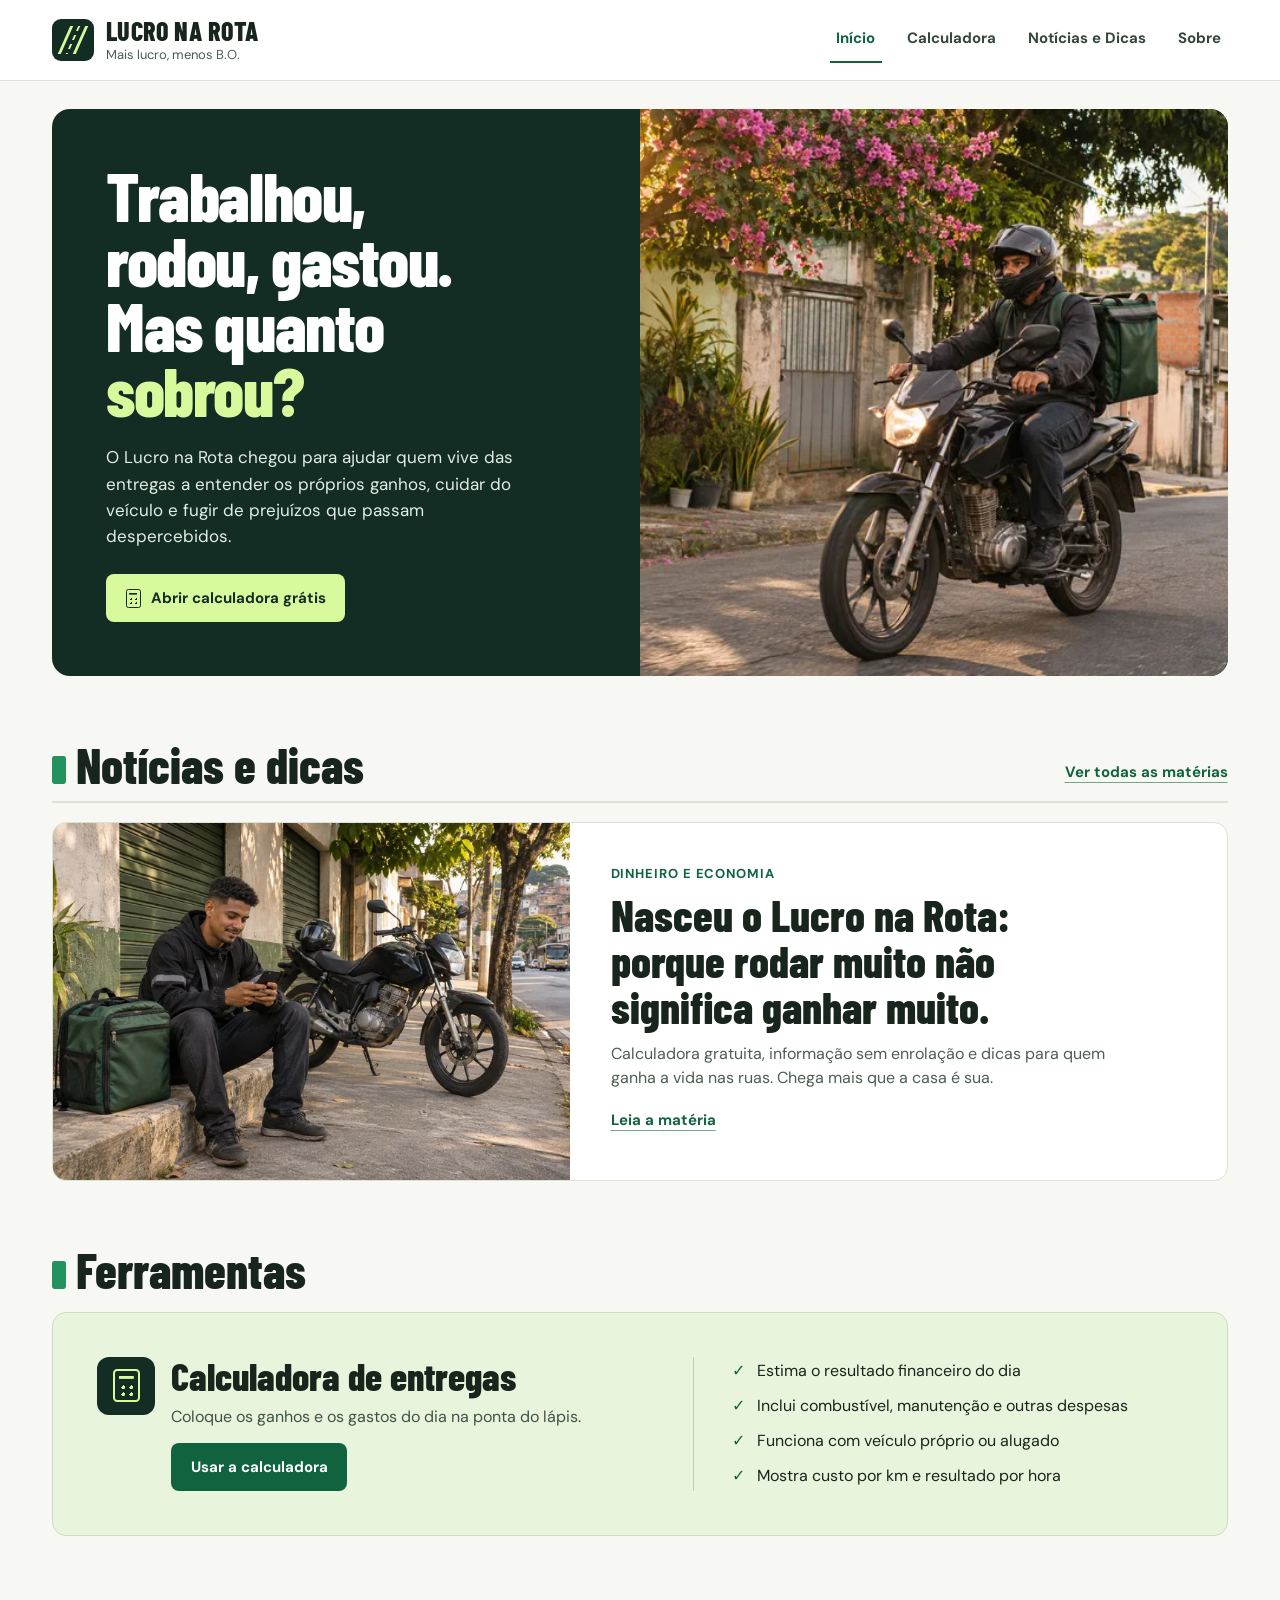
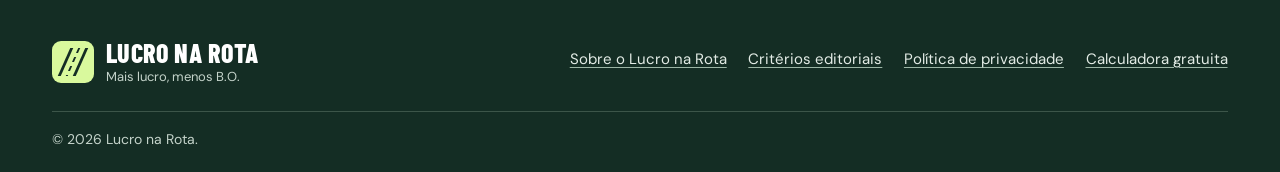
==== commit 0249329b: "Integra portal Lucro na Rota à calculadora de entregas" ====
--- a/index.html
+++ b/index.html
@@ -1,289 +1,115 @@
 <!doctype html>
-<html lang="pt-BR"><head><meta charset="utf-8"><meta name="viewport" content="width=device-width,initial-scale=1">
-<meta name="description" content="Calcule o lucro das entregas com combustível, manutenção, depreciação e despesas do veículo.">
-<title>Lucro na Rota | Calculadora para entregadores</title>
-<style>
-:root{font-family:system-ui,-apple-system,Segoe UI,sans-serif;color:#eaf2f7;background:#0c1420}*{box-sizing:border-box}
-body{margin:0}main{max-width:900px;margin:auto;padding:24px 16px 60px}header{padding:24px 0}h1{font-size:clamp(30px,6vw,46px);margin:8px 0}p{color:#aebdcd;line-height:1.5}
-.card{background:#172334;border:1px solid #304052;border-radius:18px;padding:22px;margin:18px 0}
-.grid{display:grid;grid-template-columns:repeat(2,minmax(0,1fr));gap:16px}.ajuda{display:block;margin:5px 0 0;color:#b6c3d0;font-size:13px;line-height:1.4}
-.abas{display:grid;grid-template-columns:repeat(2,minmax(0,1fr));gap:8px;margin:9px 0 4px}
-.aba{background:#0c1420;border:1px solid #516176;color:#eaf2f7}
-.aba[aria-pressed="true"]{background:#44d9a1;color:#08251d;border-color:#44d9a1}
-.painelCustos{padding:17px;border:1px solid #304052;border-radius:12px;margin-top:18px}
-.painelCustos h3{margin:0 0 14px;font-size:18px}
-[hidden]{display:none!important}
-label{display:block;font-weight:600;font-size:14px;margin-bottom:7px}
-input,select{width:100%;background:#0c1420;border:1px solid #516176;color:white;border-radius:9px;padding:13px;font-size:17px}
-input:focus{outline:2px solid #44d9a1}h2{font-size:21px}small{color:#b6c3d0}
-.result{font-size:clamp(30px,7vw,46px);font-weight:800;color:#44d9a1;margin:10px 0}
-.row{display:flex;justify-content:space-between;gap:16px;border-bottom:1px solid #304052;padding:11px 0}
-.row > span:last-child{text-align:right;font-weight:700}.tag{color:#44d9a1;font-weight:700}
-.info{display:inline-block;vertical-align:middle;margin-left:6px;position:relative;font-weight:normal}
-.info summary{display:inline-flex;align-items:center;justify-content:center;width:22px;height:22px;border:1px solid #8297aa;border-radius:50%;color:#cde5f6;cursor:pointer;list-style:none;font-size:14px}
-.info summary::-webkit-details-marker{display:none}
-.info summary:focus-visible{outline:2px solid #44d9a1;outline-offset:2px}
-.info .explicacao{position:absolute;left:0;top:28px;z-index:10;width:260px;max-width:75vw;padding:11px;border:1px solid #667e94;border-radius:9px;background:#24364b;color:#f1f6f9;box-shadow:0 6px 18px #0006;font-size:13px;line-height:1.45;text-align:left;white-space:normal}
-.row .info .explicacao{left:auto;right:0}
-button{border:0;background:#44d9a1;color:#08251d;padding:14px 18px;border-radius:10px;font-weight:750;cursor:pointer}
-footer{color:#9cacbd;font-size:13px;margin-top:32px}
-.botaoSecundario{background:#263d4f;border:1px solid #44d9a1;color:#eaf2f7;margin:16px 0 2px}.exemplo{margin:8px 0 16px}textarea{width:100%;min-height:150px;background:#0c1420;border:1px solid #516176;color:white;border-radius:9px;padding:12px;font:14px system-ui;margin-top:10px}
-@media(max-width:520px){.grid{grid-template-columns:1fr}.card{padding:17px}}
-</style></head><body><main>
-<header><div class="tag">🏍️ LUCRO NA ROTA • GRATUITO</div><h1>Quanto sobra no seu bolso?</h1><p>Descubra quanto você realmente ganha nas entregas, descontando energia, manutenção e depreciação do veículo. Sem cadastro.</p></header>
-<section class="card"><h2>Seus números do dia</h2><div><span id="tituloPropriedade">Situação do veículo</span><div class="abas" role="group" aria-labelledby="tituloPropriedade"><button type="button" class="aba" id="abaProprio" aria-pressed="true">Veículo próprio</button><button type="button" class="aba" id="abaAlugado" aria-pressed="false">Veículo alugado</button></div><small class="ajuda">Troque de aba para comparar. As configurações são salvas separadamente para cada tipo de veículo e modalidade.</small></div><div><label for="veiculo">Tipo de veículo</label><select id="veiculo"><option value="combustao">Moto a combustão</option><option value="eletrico">Moto elétrica</option><option value="carro_combustao">Carro a combustão</option><option value="carro_eletrico">Carro elétrico</option><option value="ebike">Bicicleta elétrica</option><option value="bike">Bicicleta comum</option></select><small class="ajuda">Selecione o veículo que você usa para trabalhar.</small></div><div class="grid">
-<div><label for="receita">Faturamento do dia (R$)</label><input id="receita" type="number" min="0" step=".01" placeholder="Ex.: 200"><small class="ajuda">Quanto você recebeu pelo trabalho no dia?</small></div>
-<div><label for="km">Quilômetros rodados</label><input id="km" type="number" min="0" step=".1" placeholder="Ex.: 100"><small class="ajuda">Quantos quilômetros você rodou trabalhando?</small></div>
-<div id="campoCombustivel" hidden><label for="combustivel">Combustível</label><select id="combustivel"><option value="gasolina">Gasolina</option><option value="etanol">Etanol</option></select><small class="ajuda">Preço e consumo são lembrados separadamente para gasolina e etanol.</small></div>
-<div class="energia"><label for="preco">Preço do combustível (R$/litro)</label><input id="preco" type="number" min="0" step=".01" placeholder="Informe o valor real"><small class="ajuda" id="ajudaPreco">Quanto você pagou por litro de combustível?</small></div>
-<div class="energia"><label for="consumo">Consumo da moto (km/litro)</label><input id="consumo" type="number" min=".1" step=".1" placeholder="Informe o consumo real"><small class="ajuda" id="ajudaConsumo">Quantos quilômetros sua moto faz com 1 litro? Use sua média real.</small></div>
-<div><label for="horas">Horas trabalhadas</label><input id="horas" type="number" min="0" step=".5" placeholder="Ex.: 8"><small class="ajuda">Quantas horas você trabalhou no dia?</small></div>
-<div id="campoDiasSemana" hidden><label for="diasSemana">Dias trabalhados por semana</label><input id="diasSemana" type="number" min="1" max="7" step="1" placeholder="Ex.: 6"><small class="ajuda">Necessário para dividir aluguel semanal entre os dias trabalhados.</small></div>
-<div id="campoDiasMes"><label for="diasMes">Dias trabalhados por mês</label><input id="diasMes" type="number" min="1" max="31" step="1" placeholder="Ex.: 24"><small class="ajuda">Necessário para dividir aluguel e despesas mensais.</small></div>
-</div>
-<div id="painelProprio" class="painelCustos"><h3>Custos do veículo próprio</h3><div class="grid">
-<div><label for="depreciacao">Depreciação do veículo (R$/km)</label><input id="depreciacao" type="text" inputmode="decimal" placeholder="Ex.: 0,10"><small class="ajuda">Perda estimada de valor por quilômetro (ex.: diferença entre compra e revenda dividida pela quilometragem prevista). Não é pagamento diário. Em branco vale zero.</small></div>
-<div><label for="financiamento">Prestação / financiamento mensal (R$)</label><input id="financiamento" type="text" inputmode="decimal" placeholder="Ex.: 400"><small class="ajuda">Pagamento mensal do veículo, se houver.</small></div>
-<div><label for="seguro">Valor do seguro (R$)</label><input id="seguro" type="text" inputmode="decimal" placeholder="Ex.: 250"><label for="periodoSeguro" style="margin-top:9px">Período do seguro</label><select id="periodoSeguro"><option value="mensal">Mensal</option><option value="anual">Anual</option></select><small class="ajuda">Informe o valor total do período escolhido, não o valor de cada parcela se for anual.</small></div>
-<div><label for="ipva">Valor do IPVA (R$)</label><input id="ipva" type="text" inputmode="decimal" placeholder="Ex.: 1200"><label for="periodoIpva" style="margin-top:9px">Período do IPVA</label><select id="periodoIpva"><option value="anual">Anual</option><option value="mensal">Mensal</option></select><small class="ajuda">Informe o valor total do ano ou o equivalente mensal. Não informe apenas a parcela de um parcelamento curto.</small></div>
-<div><label for="manutMensal">Manutenção habitual mensal (R$)</label><input id="manutMensal" type="text" inputmode="decimal" placeholder="Ex.: 200"><small class="ajuda">Média mensal de óleo, pneus, revisões e reparos normais. Não inclua a depreciação nem um conserto extraordinário já informado abaixo.</small></div>
-<div><label for="consertoExtra">Conserto extraordinário do dia (R$)</label><input id="consertoExtra" type="text" inputmode="decimal" placeholder="Ex.: 0"><small class="ajuda">Exemplo: motor fundido. É descontado integralmente do dia, não é salvo para os próximos dias.</small></div>
-</div><div id="exemploMoto" hidden class="exemplo"><button type="button" id="usarExemplo" class="botaoSecundario">Preencher exemplo de moto 150/160 cc</button><small class="ajuda">Exemplo fictício, não é média de mercado: manutenção R$ 120/mês e depreciação R$ 0,10/km. Preenche apenas campos vazios. Substitua por seus valores reais.</small></div><small class="ajuda">Custos em branco valem zero. Seguro e IPVA anuais são divididos por 12; depois, os custos mensais são rateados pelos dias trabalhados.</small></div>
-<div id="painelAlugado" class="painelCustos" hidden><h3>Custos do veículo alugado</h3><div class="grid">
-<div><label for="aluguel">Valor do aluguel do veículo (R$)</label><input id="aluguel" type="text" inputmode="decimal" placeholder="Informe o valor, mesmo que seja 0"></div>
-<div><label for="periodoAluguel">Período cobrado pelo aluguel</label><select id="periodoAluguel"><option value="semana">Por semana</option><option value="dia">Por dia</option><option value="mes">Por mês</option></select><small class="ajuda">O aluguel será distribuído pelos dias trabalhados desse período.</small></div>
-<div><label for="extrasAlugado">Outras despesas sob responsabilidade do motorista (R$/dia)</label><input id="extrasAlugado" type="text" inputmode="decimal" placeholder="Ex.: 0"><small class="ajuda">Só informe despesas que não estejam incluídas no contrato de aluguel.</small></div>
-</div><small class="ajuda">No veículo alugado, manutenção e depreciação não são descontadas automaticamente; informe em outras despesas apenas o que você realmente paga.</small></div>
-<p id="statusSalvamento" class="ajuda" role="status">Configurações fixas guardadas neste navegador, quando permitido.</p><p id="erro" role="alert" style="color:#ff8989" hidden></p><p><small>Preencha com seus dados reais. Os custos mensais ou semanais são rateados para estimar o resultado de um dia de trabalho.</small></p></section>
-<section class="card" aria-live="polite"><div class="tag">RESULTADO ESTIMADO DO DIA <details class="info"><summary aria-label="Explicação de resultado estimado" title="O que significa?">ⓘ</summary><span class="explicacao">Faturamento menos custos informados e rateados. Para veículo próprio, inclui a reserva estimada de depreciação, além do pagamento da prestação se informada; não equivale ao lucro contábil.</span></details></div><div class="result" id="lucro">—</div>
-<div class="row"><span><span id="nomeEnergia">Combustível</span> <details class="info"><summary aria-label="Explicação de combustível ou energia" title="O que significa?">ⓘ</summary><span class="explicacao">Custo estimado da distância rodada, calculado com o consumo e o preço informados. Para bicicleta comum é R$ 0,00.</span></details></span><span id="custoComb"></span></div>
-<div class="row" id="linhaManut"><span>Depreciação do veículo <details class="info"><summary aria-label="Explicação da depreciação" title="O que significa?">ⓘ</summary><span class="explicacao">Perda estimada de valor do veículo: depreciação por km multiplicada pelos quilômetros rodados. Não é pagamento imediato; é um custo econômico considerado na estimativa.</span></details></span><span id="custoManut"></span></div>
-<div class="row"><span id="nomeModalidade">Manutenção e despesas mensais (rateadas)</span><span id="custoModalidade"></span></div>
-<div class="row" id="linhaExtraManut" hidden><span>Conserto extraordinário do dia</span><span id="custoExtraManut"></span></div>
-<div class="row" id="linhaExtras" hidden><span>Outras despesas do motorista</span><span id="custoExtras"></span></div>
-<div class="row"><span>Total de custos considerados <details class="info"><summary aria-label="Explicação de total de custos considerados" title="O que significa?">ⓘ</summary><span class="explicacao">Soma do combustível ou energia e das despesas correspondentes à aba selecionada, incluindo o rateio do aluguel ou das despesas mensais quando informados.</span></details></span><span id="custos"></span></div>
-<div class="row" id="linhaSemDep" hidden><span>Resultado antes da reserva para depreciação <details class="info"><summary aria-label="Explicação do resultado antes da depreciação">ⓘ</summary><span class="explicacao">Faturamento menos combustível, manutenção, prestação e demais despesas rateadas, sem a perda estimada de valor do veículo. Não é necessariamente o caixa recebido no dia, já que despesas mensais são rateadas.</span></details></span><span id="semDep"></span></div>
-<div class="row"><span>Custo variável estimado por km <details class="info"><summary aria-label="Explicação do custo variável">ⓘ</summary><span class="explicacao">Combustível ou energia por km e, no veículo próprio, depreciação por km. Não inclui despesas mensais rateadas; não é preço mínimo para aceitar uma corrida.</span></details></span><span id="custoVariavelKm"></span></div>
-<div class="row"><span>Custo total médio por km <details class="info"><summary aria-label="Explicação do custo total por quilômetro">ⓘ</summary><span class="explicacao">Todos os custos considerados no dia divididos pelos km rodados. Pode incluir consertos extraordinários e custos fixos; não é necessariamente o custo adicional da próxima corrida.</span></details></span><span id="custoTotalKm"></span></div>
-<div class="row"><span>Lucro estimado por km <details class="info"><summary aria-label="Explicação de lucro estimado por km" title="O que significa?">ⓘ</summary><span class="explicacao">Resultado estimado do dia dividido pelos quilômetros rodados.</span></details></span><span id="porKm"></span></div>
-<div class="row"><span>Lucro estimado por hora <details class="info"><summary aria-label="Explicação de lucro estimado por hora" title="O que significa?">ⓘ</summary><span class="explicacao">Resultado estimado do dia dividido pelas horas trabalhadas.</span></details></span><span id="porHora"></span></div>
-<p id="notaRateio"><small>Estimativa do dia. Despesas mensais são divididas pelos dias trabalhados informados.</small></p>
-<p id="notaFinal"><small>Financiamento é saída financeira; depreciação é perda estimada de valor. A soma produz um resultado conservador, não lucro contábil. Valores de contas anuais são rateados, não desembolsados necessariamente neste dia.</small></p>
-<button id="copiar" type="button">Copiar resumo do dia</button><p id="statusCopia" role="status" class="ajuda"></p><textarea id="resumoManual" hidden readonly aria-label="Resumo para copiar manualmente"></textarea></section>
-<footer>Lucro na Rota • Seus dados fixos são salvos somente neste navegador, quando o armazenamento local está disponível. Nada é enviado a um servidor. Acompanhamento de dias anteriores não está incluído.</footer>
-</main><script>
-'use strict';
-const el=id=>document.getElementById(id);
-const veiculo=el('veiculo');
-const tipos=['combustao','eletrico','carro_combustao','carro_eletrico','ebike','bike'];
-const camposFixos=['diasSemana','diasMes','financiamento','seguro','periodoSeguro','ipva','periodoIpva','manutMensal','depreciacao','aluguel','periodoAluguel','extrasAlugado'];
-const defaults={diasSemana:'',diasMes:'',financiamento:'',seguro:'',periodoSeguro:'mensal',ipva:'',periodoIpva:'anual',manutMensal:'',depreciacao:'',aluguel:'',periodoAluguel:'semana',extrasAlugado:''};
-const perfilNovo=()=>({...defaults,combustivel:'gasolina',energia:{gasolina:{preco:'',consumo:''},etanol:{preco:'',consumo:''},eletrica:{preco:'',consumo:''}}});
-const perfis={proprio:Object.fromEntries(tipos.map(t=>[t,perfilNovo()])),alugado:Object.fromEntries(tipos.map(t=>[t,perfilNovo()]))};
-const CHAVE='lucroNaRotaConfiguracoesV2';
-const ehCombustao=t=>t==='combustao'||t==='carro_combustao';
-const ehEletrico=t=>t==='eletrico'||t==='ebike'||t==='carro_eletrico';
-const brl=n=>n.toLocaleString('pt-BR',{style:'currency',currency:'BRL'});
-let modoAtual='proprio',tipoAtual=veiculo.value,combustivelAtivo='gasolina',resumo='',carregando=false,armazenamentoDisponivel=true;
-function ativo(){return perfis[modoAtual][tipoAtual]}
-function chaveEnergia(){return ehCombustao(tipoAtual)?combustivelAtivo:'eletrica'}
-function carregarDados(){
- try{
-  const raw=localStorage.getItem(CHAVE);
-  if(!raw)return;
-  const salvo=JSON.parse(raw);
-  if(!salvo||salvo.versao!==2||!salvo.perfis)return;
-  for(const modo of ['proprio','alugado'])for(const tipo of tipos){
-   const fonte=salvo.perfis?.[modo]?.[tipo];
-   if(!fonte||typeof fonte!=='object')continue;
-   const destino=perfis[modo][tipo];
-   for(const campo of camposFixos)if(typeof fonte[campo]==='string')destino[campo]=fonte[campo];
-   if(['gasolina','etanol'].includes(fonte.combustivel))destino.combustivel=fonte.combustivel;
-   for(const energia of ['gasolina','etanol','eletrica'])for(const campo of ['preco','consumo']){
-    if(typeof fonte.energia?.[energia]?.[campo]==='string')destino.energia[energia][campo]=fonte.energia[energia][campo];
-   }
-  }
-  if(['proprio','alugado'].includes(salvo.ultimoModo))modoAtual=salvo.ultimoModo;
-  if(tipos.includes(salvo.ultimoTipo))tipoAtual=salvo.ultimoTipo;
- }catch(e){armazenamentoDisponivel=false}
-}
-function salvarDados(){
- if(carregando)return;
- try{localStorage.setItem(CHAVE,JSON.stringify({versao:2,ultimoModo:modoAtual,ultimoTipo:tipoAtual,perfis}));
-  armazenamentoDisponivel=true;
- }catch(e){armazenamentoDisponivel=false}
- el('statusSalvamento').textContent=armazenamentoDisponivel?'Configurações fixas salvas neste navegador. Faturamento, km, horas e consertos do dia não são salvos.':'O navegador bloqueou o salvamento. Os dados serão perdidos ao atualizar a página.';
-}
-function guardarPerfil(){
- if(carregando)return;
- const p=ativo();
- for(const id of camposFixos)p[id]=el(id).value;
- const energia=p.energia[chaveEnergia()];
- energia.preco=el('preco').value;
- energia.consumo=el('consumo').value;
- p.combustivel=combustivelAtivo;
- salvarDados();
-}
-function carregarPerfil(){
- carregando=true;
- const p=ativo();
- for(const id of camposFixos)el(id).value=p[id];
- combustivelAtivo=p.combustivel;
- el('combustivel').value=combustivelAtivo;
- const energia=p.energia[chaveEnergia()];
- el('preco').value=energia.preco;
- el('consumo').value=energia.consumo;
- carregando=false;
-}
-function ajustar(){
- const tipo=tipoAtual,bike=tipo==='bike',proprio=modoAtual==='proprio',periodo=el('periodoAluguel').value;
- el('painelProprio').hidden=!proprio;
- el('painelAlugado').hidden=proprio;
- el('abaProprio').setAttribute('aria-pressed',String(proprio));
- el('abaAlugado').setAttribute('aria-pressed',String(!proprio));
- el('campoDiasSemana').hidden=proprio||periodo!=='semana';
- el('campoDiasMes').hidden=!proprio&&periodo!=='mes';
- el('campoCombustivel').hidden=!ehCombustao(tipo);
- el('exemploMoto').hidden=!proprio||tipo!=='combustao';
- document.querySelectorAll('.energia').forEach(campo=>campo.hidden=bike);
- document.querySelector('label[for=preco]').textContent=ehCombustao(tipo)?'Preço do combustível (R$/litro)':'Preço da energia (R$/kWh)';
- document.querySelector('label[for=consumo]').textContent=ehCombustao(tipo)?'Consumo (km/litro)':'Eficiência elétrica (km/kWh)';
- el('ajudaPreco').textContent=ehCombustao(tipo)?'Quanto custa 1 litro do combustível selecionado?':'Preço de 1 kWh na conta de luz, não o valor total da fatura.';
- el('ajudaConsumo').textContent=ehCombustao(tipo)?'Quantos km seu veículo faz com 1 litro desse combustível?':'Quantos km percorre com 1 kWh? Consulte os dados reais de autonomia e bateria.';
- document.querySelector('label[for=aluguel]').textContent=tipo.startsWith('carro_')?'Valor do aluguel do carro (R$)':'Valor do aluguel do veículo (R$)';
- el('linhaManut').hidden=!proprio;
- el('linhaSemDep').hidden=!proprio;
- el('linhaExtraManut').hidden=!proprio;
- el('linhaExtras').hidden=proprio;
- calcular();
-}
-function selecionarModo(modo){
- if(modo===modoAtual)return;
- guardarPerfil();modoAtual=modo;carregarPerfil();salvarDados();ajustar();
-}
-function trocarVeiculo(){
- guardarPerfil();tipoAtual=veiculo.value;carregarPerfil();salvarDados();ajustar();
-}
-function trocarCombustivel(){
- guardarPerfil();combustivelAtivo=el('combustivel').value;ativo().combustivel=combustivelAtivo;
- const dados=ativo().energia[chaveEnergia()];
- el('preco').value=dados.preco;el('consumo').value=dados.consumo;
- salvarDados();calcular();
-}
-function numero(id,opcional=false){
- const raw=el(id).value.trim();
- if(raw==='')return opcional?0:NaN;
- const normalizado=raw.replace(',','.');
- if(!/^(?:[0-9]+(?:\.[0-9]*)?|\.[0-9]+)$/.test(normalizado))return NaN;
- const n=Number(normalizado);return Number.isFinite(n)&&n>=0?n:NaN;
-}
-const idsResultados=['custoComb','custoManut','custoModalidade','custoExtras','custoExtraManut','custos','custoVariavelKm','custoTotalKm','porKm','porHora','semDep'];
-function invalidar(mensagem){
- el('erro').textContent=mensagem;el('erro').hidden=false;
- el('lucro').textContent='—';
- for(const id of idsResultados)el(id).textContent='—';
- el('copiar').disabled=true;el('statusCopia').textContent='';el('resumoManual').hidden=true;resumo='';
-}
-function calcular(){
- const tipo=tipoAtual,bike=tipo==='bike',proprio=modoAtual==='proprio';
- const d={
-  receita:numero('receita'),km:numero('km'),horas:numero('horas'),
-  preco:bike?0:numero('preco',true),consumo:bike?0:numero('consumo',true),
-  depreciacao:proprio?numero('depreciacao',true):0,
-  financiamento:proprio?numero('financiamento',true):0,
-  seguro:proprio?numero('seguro',true):0,ipva:proprio?numero('ipva',true):0,
-  manutMensal:proprio?numero('manutMensal',true):0,
-  consertoExtra:proprio?numero('consertoExtra',true):0,
-  aluguel:proprio?0:numero('aluguel',true),extras:proprio?0:numero('extrasAlugado',true),
-  diasSemana:numero('diasSemana',true),diasMes:numero('diasMes',true)
- };
- if(Object.values(d).some(valor=>!Number.isFinite(valor))){
-  invalidar('Preencha faturamento, quilômetros e horas. Custos opcionais em branco valem zero; não use valores negativos.');return;
- }
- const periodo=el('periodoAluguel').value;
- if((!proprio&&periodo==='semana'&&d.diasSemana!==0&&(!Number.isInteger(d.diasSemana)||d.diasSemana>7))||
-    ((proprio||periodo==='mes')&&d.diasMes!==0&&(!Number.isInteger(d.diasMes)||d.diasMes>31))){
-  invalidar('Use uma quantidade válida de dias: até 7 por semana ou até 31 por mês.');return;
- }
- if(!bike&&d.km>0&&(d.consumo<=0||el('preco').value.trim()==='')){invalidar('Informe o preço por litro/kWh (zero só se for gratuito) e um consumo maior que zero.');return}
- const seguroMes=d.seguro/(el('periodoSeguro').value==='anual'?12:1);
- const ipvaMes=d.ipva/(el('periodoIpva').value==='anual'?12:1);
- const fixosMes=d.financiamento+seguroMes+ipvaMes+d.manutMensal;
- if(proprio&&fixosMes>0&&d.diasMes===0){invalidar('Informe os dias trabalhados por mês para ratear as despesas mensais.');return}
- if(!proprio&&d.aluguel>0&&periodo==='semana'&&d.diasSemana===0){invalidar('Informe os dias trabalhados por semana para ratear o aluguel semanal.');return}
- if(!proprio&&d.aluguel>0&&periodo==='mes'&&d.diasMes===0){invalidar('Informe os dias trabalhados por mês para ratear o aluguel mensal.');return}
- const energia=bike||d.km===0?0:d.km/d.consumo*d.preco;
- const depreciacao=proprio?d.km*d.depreciacao:0;
- const custoModalidade=proprio?(fixosMes?fixosMes/d.diasMes:0):
-   (periodo==='dia'?d.aluguel:periodo==='semana'?(d.aluguel?d.aluguel/d.diasSemana:0):(d.aluguel?d.aluguel/d.diasMes:0));
- const consertoExtra=proprio?d.consertoExtra:0;
- const custos=energia+depreciacao+custoModalidade+consertoExtra+d.extras;
- const lucro=d.receita-custos;
- const semDep=lucro+depreciacao;
- const porKm=d.km?brl(lucro/d.km):'Não calculável';
- const porHora=d.horas?brl(lucro/d.horas):'Não calculável';
- const variavelKm=d.km?brl((energia+depreciacao)/d.km):'Não calculável';
- const totalKm=d.km?brl(custos/d.km):'Não calculável';
- el('erro').hidden=true;el('copiar').disabled=false;
- el('nomeEnergia').textContent=bike?'Combustível / energia':ehEletrico(tipo)?'Energia elétrica':'Combustível';
- el('nomeModalidade').textContent=proprio?'Manutenção e despesas mensais (rateadas)':'Aluguel do veículo (rateado)';
- el('notaRateio').textContent=proprio?
- 'Seguro e IPVA anuais são divididos por 12; as despesas mensais são rateadas pelos dias trabalhados. Consertos extraordinários são lançados integralmente no dia.':
- 'O aluguel é dividido pelos dias trabalhados conforme o período escolhido; outras despesas informadas são por dia.';
- el('notaFinal').textContent=proprio?
- 'Prestação é uma saída financeira; depreciação é perda estimada de valor. O resultado combina ambas as deduções para planejamento, mas não é lucro contábil nem saldo de caixa exato.':
- 'Estimativa após combustível, aluguel e outras despesas informadas. Custos não informados podem existir.';
- el('lucro').textContent=brl(lucro);el('lucro').style.color=lucro>=0?'#44d9a1':'#ff8989';
- const resultados={custoComb:brl(energia),custoManut:brl(depreciacao),custoModalidade:brl(custoModalidade),
-  custoExtras:brl(d.extras),custoExtraManut:brl(consertoExtra),custos:brl(custos),
-  semDep:brl(semDep),custoVariavelKm:variavelKm,custoTotalKm:totalKm,porKm,porHora};
- for(const [id,valor] of Object.entries(resultados))el(id).textContent=valor;
- resumo=[
-  'Lucro na Rota — Fechamento do dia',
-  'Veículo: '+veiculo.options[veiculo.selectedIndex].text+' ('+(proprio?'próprio':'alugado')+')',
-  ehCombustao(tipo)?'Combustível: '+(combustivelAtivo==='gasolina'?'gasolina':'etanol'):null,
-  'Faturamento: '+brl(d.receita),
-  'Quilômetros: '+d.km+' km',
-  'Horas: '+d.horas+' h',
-  'Combustível / energia: '+brl(energia),
-  proprio?'Manutenção e despesas mensais rateadas: '+brl(custoModalidade):'Aluguel rateado: '+brl(custoModalidade),
-  proprio?'Depreciação: '+brl(depreciacao):null,
-  proprio?'Conserto extraordinário: '+brl(consertoExtra):null,
-  !proprio?'Outras despesas: '+brl(d.extras):null,
-  'Custo total: '+brl(custos),
-  'Custo médio por km: '+totalKm,
-  'Resultado estimado do dia: '+brl(lucro),
-  'Resultado por km: '+porKm,
-  'Resultado por hora: '+porHora,
-  proprio?'Resultado antes da depreciação: '+brl(semDep):null,
-  'Valores mensais/anuais rateados; estimativa, não lucro contábil.'
- ].filter(Boolean).join('\n');
- el('statusCopia').textContent='';el('resumoManual').hidden=true;
-}
-function mudouFixo(){guardarPerfil();ajustar()}
-for(const id of camposFixos){el(id).addEventListener(['periodoAluguel','periodoSeguro','periodoIpva'].includes(id)?'change':'input',mudouFixo)}
-for(const id of ['preco','consumo'])el(id).addEventListener('input',()=>{guardarPerfil();calcular()});
-for(const id of ['receita','km','horas','consertoExtra'])el(id).addEventListener('input',calcular);
-el('combustivel').addEventListener('change',trocarCombustivel);
-veiculo.addEventListener('change',trocarVeiculo);
-el('abaProprio').addEventListener('click',()=>selecionarModo('proprio'));
-el('abaAlugado').addEventListener('click',()=>selecionarModo('alugado'));
-el('usarExemplo').addEventListener('click',()=>{
- if(modoAtual!=='proprio'||tipoAtual!=='combustao')return;
- if(el('manutMensal').value.trim()==='')el('manutMensal').value='120';
- if(el('depreciacao').value.trim()==='')el('depreciacao').value='0,10';
- guardarPerfil();calcular();
-});
-el('copiar').addEventListener('click',async()=>{
- if(!resumo)return;
- let copiado=false;
- try{if(navigator.clipboard?.writeText){await navigator.clipboard.writeText(resumo);copiado=true}}catch(e){}
- if(!copiado){
-  const area=el('resumoManual');area.hidden=false;area.value=resumo;area.focus();area.select();
-  try{copiado=!!document.execCommand('copy')}catch(e){}
-  if(copiado)area.hidden=true;
- }
- el('statusCopia').textContent=copiado?'Resumo copiado!':'Selecione e copie o texto abaixo manualmente.';
-});
-carregarDados();veiculo.value=tipoAtual;carregarPerfil();ajustar();salvarDados();
-</script></body></html>+<html lang="pt-BR">
+<head>
+  <meta charset="utf-8">
+  <meta name="viewport" content="width=device-width, initial-scale=1">
+  <meta http-equiv="Content-Security-Policy" content="default-src 'self'; connect-src 'none'; object-src 'none'; base-uri 'none'; form-action 'none'">
+  <meta name="referrer" content="strict-origin-when-cross-origin">
+  <meta name="theme-color" content="#142d24">
+  <title>Lucro na Rota | Calculadora e notícias para entregadores</title>
+  <meta name="description" content="Entenda quanto sobra depois das entregas. Use a calculadora gratuita do Lucro na Rota e acompanhe notícias e dicas para quem trabalha nas ruas.">
+  <link rel="canonical" href="https://buniorcomj.github.io/calculadora-entregadores/">
+  <meta property="og:type" content="website">
+  <meta property="og:locale" content="pt_BR">
+  <meta property="og:title" content="Lucro na Rota | Mais lucro, menos B.O.">
+  <meta property="og:description" content="Calculadora gratuita, notícias e dicas para quem vive das entregas.">
+  <meta property="og:url" content="https://buniorcomj.github.io/calculadora-entregadores/">
+  <meta property="og:image" content="https://buniorcomj.github.io/calculadora-entregadores/assets/imagens/hero-entregador.webp">
+  <meta property="og:image:alt" content="Motociclista com mochila térmica verde em uma rua urbana.">
+  <link rel="icon" href="assets/imagens/icone.png" type="image/png">
+  <link rel="preload" href="assets/fontes/barlow-condensed-800-latin.woff2" as="font" type="font/woff2" crossorigin>
+  <link rel="stylesheet" href="assets/css/site.css">
+  <script src="assets/js/site.js" defer></script>
+</head>
+<body>
+  <a class="skip-link" href="#conteudo">Pular para o conteúdo</a>
+  <header class="site-header">
+    <div class="header-inner wrap">
+      <a class="brand" href="./">
+        <span class="brand-mark" aria-hidden="true"></span>
+        <span><strong>LUCRO NA ROTA</strong><small>Mais lucro, menos B.O.</small></span>
+      </a>
+      <button class="menu-toggle" type="button" aria-label="Abrir menu" aria-controls="menu-principal" aria-expanded="false">
+        <span class="menu-icon" aria-hidden="true"></span><span class="menu-label">Menu</span>
+      </button>
+      <nav class="site-nav" id="menu-principal" aria-label="Navegação principal">
+        <ul>
+          <li><a href="./" aria-current="page">Início</a></li>
+          <li><a href="calculadora/">Calculadora</a></li>
+          <li><a href="noticias/">Notícias e Dicas</a></li>
+          <li><a href="sobre/">Sobre</a></li>
+        </ul>
+      </nav>
+    </div>
+  </header>
+  <main id="conteudo" tabindex="-1" class="home wrap">
+    <section class="hero" aria-labelledby="abertura">
+      <div class="hero-copy">
+        <h1 id="abertura">Trabalhou, rodou, gastou. Mas quanto <em>sobrou?</em></h1>
+        <p>O Lucro na Rota chegou para ajudar quem vive das entregas a entender os próprios ganhos, cuidar do veículo e fugir de prejuízos que passam despercebidos.</p>
+        <a class="button button-lime" href="calculadora/"><span class="calculator-icon" aria-hidden="true"></span>Abrir calculadora grátis</a>
+      </div>
+      <div class="hero-image">
+        <img src="assets/imagens/hero-entregador.webp" srcset="assets/imagens/hero-entregador-720.webp 720w, assets/imagens/hero-entregador.webp 1200w" sizes="(max-width: 740px) 92vw, (max-width: 1280px) 46vw, 590px" width="1200" height="800" alt="Motociclista com mochila térmica verde em uma rua urbana." fetchpriority="high">
+      </div>
+    </section>
+
+    <section class="home-news" aria-labelledby="noticias">
+      <div class="section-title">
+        <h2 id="noticias">Notícias e dicas</h2>
+        <a class="text-link" href="noticias/">Ver todas as matérias</a>
+      </div>
+      <article class="lead-story">
+        <div class="lead-media">
+          <img src="assets/imagens/entregador-na-rota.webp" srcset="assets/imagens/entregador-na-rota-720.webp 720w, assets/imagens/entregador-na-rota.webp 1200w" sizes="(max-width: 740px) 92vw, (max-width: 1280px) 41vw, 520px" width="1200" height="800" alt="" loading="lazy" decoding="async">
+        </div>
+        <div class="lead-copy">
+          <p class="category">Dinheiro e economia</p>
+          <h3>Nasceu o Lucro na Rota: porque rodar muito não significa ganhar muito.</h3>
+          <p>Calculadora gratuita, informação sem enrolação e dicas para quem ganha a vida nas ruas. Chega mais que a casa é sua.</p>
+          <a class="text-link" href="noticias/apresentacao.html" aria-label="Leia a matéria de apresentação do Lucro na Rota">Leia a matéria</a>
+        </div>
+      </article>
+    </section>
+
+    <section class="home-tools" aria-labelledby="ferramentas">
+      <h2 id="ferramentas">Ferramentas</h2>
+      <div class="tool-card">
+        <div class="tool-intro">
+          <span class="tool-symbol" aria-hidden="true"><span class="calculator-icon"></span></span>
+          <div>
+            <h3>Calculadora de entregas</h3>
+            <p>Coloque os ganhos e os gastos do dia na ponta do lápis.</p>
+            <a class="button button-green" href="calculadora/">Usar a calculadora</a>
+          </div>
+        </div>
+        <ul class="tool-features">
+          <li>Estima o resultado financeiro do dia</li>
+          <li>Inclui combustível, manutenção e outras despesas</li>
+          <li>Funciona com veículo próprio ou alugado</li>
+          <li>Mostra custo por km e resultado por hora</li>
+        </ul>
+      </div>
+    </section>
+  </main>
+  <footer class="site-footer">
+    <div class="wrap">
+      <div class="footer-inner">
+        <a class="brand" href="./">
+          <span class="brand-mark" aria-hidden="true"></span>
+          <span><strong>LUCRO NA ROTA</strong><small>Mais lucro, menos B.O.</small></span>
+        </a>
+        <nav class="footer-nav" aria-label="Links do rodapé">
+          <ul>
+            <li><a href="sobre/">Sobre o Lucro na Rota</a></li>
+            <li><a href="criterios-editoriais/">Critérios editoriais</a></li>
+            <li><a href="privacidade/">Política de privacidade</a></li>
+            <li><a href="calculadora/">Calculadora gratuita</a></li>
+          </ul>
+        </nav>
+      </div>
+      <p class="footer-legal">© 2026 Lucro na Rota.</p>
+    </div>
+  </footer>
+</body>
+</html>
--- a/assets/css/site.css
+++ b/assets/css/site.css
@@ -0,0 +1,509 @@
+@font-face {
+  font-family: 'DM Sans';
+  src: url('../fontes/dm-sans-latin.woff2') format('woff2');
+  font-style: normal;
+  font-weight: 400 700;
+  font-display: swap;
+}
+
+@font-face {
+  font-family: 'Barlow Condensed';
+  src: url('../fontes/barlow-condensed-800-latin.woff2') format('woff2');
+  font-style: normal;
+  font-weight: 800;
+  font-display: swap;
+}
+
+:root {
+  --forest: #142d24;
+  --green: #11633f;
+  --ink: #17251d;
+  --muted: #4d5d53;
+  --paper: #f7f8f3;
+  --white: #fff;
+  --lime: #d9f99d;
+  --line: #dbe2d8;
+  --font-body: 'DM Sans', system-ui, sans-serif;
+  --font-heading: 'Barlow Condensed', 'Arial Narrow', system-ui, sans-serif;
+  --wrap: 1180px;
+  color-scheme: light;
+}
+
+*, *::before, *::after { box-sizing: border-box; }
+
+html { font-size: 100%; }
+
+body {
+  min-width: 0;
+  margin: 0;
+  background: var(--paper);
+  color: var(--ink);
+  font: 1rem/1.55 var(--font-body);
+  overflow-wrap: anywhere;
+}
+
+h1, h2, h3 {
+  margin: 0;
+  font-family: var(--font-heading);
+  font-weight: 800;
+  line-height: 1.04;
+}
+
+p { margin: 0; }
+
+a { color: var(--green); }
+
+img {
+  display: block;
+  max-width: 100%;
+  height: auto;
+}
+
+button, input, select, textarea { font: inherit; }
+
+:focus-visible {
+  outline: 3px solid #0c7350;
+  outline-offset: 4px;
+}
+
+.wrap {
+  width: min(var(--wrap), calc(100% - 2 * clamp(16px, 4.1vw, 56px)));
+  margin-inline: auto;
+}
+
+.skip-link {
+  position: absolute;
+  z-index: 5;
+  top: .5rem;
+  left: .5rem;
+  padding: .625rem 1rem;
+  transform: translateY(-150%);
+  border-radius: 5px;
+  background: var(--lime);
+  color: var(--forest);
+  font-weight: 700;
+}
+
+.skip-link:focus { transform: translateY(0); }
+
+.site-header {
+  position: relative;
+  z-index: 2;
+  border-bottom: 1px solid var(--line);
+  background: var(--white);
+}
+
+.header-inner {
+  display: flex;
+  min-height: 80px;
+  align-items: center;
+  justify-content: space-between;
+  gap: 1.25rem;
+}
+
+.brand {
+  display: inline-flex;
+  width: fit-content;
+  align-items: center;
+  gap: .7rem;
+  color: inherit;
+  text-decoration: none;
+}
+
+.brand-mark {
+  position: relative;
+  display: inline-block;
+  flex: 0 0 42px;
+  width: 42px;
+  height: 42px;
+  overflow: hidden;
+  border-radius: 9px;
+  background: var(--forest);
+}
+
+.brand-mark::before {
+  position: absolute;
+  inset: 7px 12px;
+  border-inline: 3px solid var(--lime);
+  content: '';
+  transform: skew(-24deg);
+}
+
+.brand-mark::after {
+  position: absolute;
+  inset: 7px 20px;
+  background: repeating-linear-gradient(to bottom, var(--lime) 0 5px, transparent 5px 9px);
+  content: '';
+  transform: skew(-24deg);
+}
+
+.brand strong {
+  display: block;
+  font: 800 1.63rem/.96 var(--font-heading);
+  letter-spacing: .017em;
+  white-space: nowrap;
+}
+
+.brand small {
+  display: block;
+  margin-top: .3rem;
+  color: var(--muted);
+  font-size: .8125rem;
+  line-height: 1.08;
+}
+
+.site-nav ul {
+  display: flex;
+  flex-wrap: wrap;
+  align-items: center;
+  gap: .35rem 1.2rem;
+  padding: 0;
+  margin: 0;
+  list-style: none;
+}
+
+.site-nav a {
+  display: block;
+  padding: .67rem .4rem;
+  border-bottom: 2px solid transparent;
+  color: #35463b;
+  font-size: .935rem;
+  font-weight: 700;
+  text-decoration: none;
+}
+
+.site-nav a:hover, .site-nav a[aria-current="page"], .site-nav .nav-section {
+  border-color: var(--green);
+  color: var(--green);
+}
+
+.menu-toggle {
+  display: none;
+  align-items: center;
+  gap: .5rem;
+  min-height: 44px;
+  padding: .48rem .72rem;
+  border: 1px solid var(--line);
+  border-radius: 8px;
+  background: var(--white);
+  color: var(--forest);
+  font-weight: 700;
+  cursor: pointer;
+}
+
+.menu-icon {
+  width: .93rem;
+  height: .69rem;
+  border-block: 2px solid currentColor;
+  background: linear-gradient(currentColor, currentColor) center / 100% 2px no-repeat;
+}
+
+.button {
+  display: inline-flex;
+  width: fit-content;
+  min-height: 48px;
+  align-items: center;
+  justify-content: center;
+  gap: .65rem;
+  padding: .72rem 1.15rem;
+  border: 1px solid transparent;
+  border-radius: 8px;
+  font-size: .9375rem;
+  font-weight: 700;
+  line-height: 1.2;
+  text-align: center;
+  text-decoration: none;
+}
+
+.button-lime { background: var(--lime); color: var(--forest); }
+.button-lime:hover { background: #c8f27f; }
+.button-green { background: var(--green); color: var(--white); }
+.button-green:hover { background: var(--forest); }
+
+.text-link {
+  display: inline-block;
+  padding-block: .39rem;
+  color: var(--green);
+  font-size: .9375rem;
+  font-weight: 700;
+  text-decoration: underline;
+  text-decoration-color: #70a68b;
+  text-underline-offset: .3em;
+}
+
+.text-link:hover { text-decoration-thickness: 2px; }
+
+.site-footer {
+  padding-block: 2.5rem 1.35rem;
+  background: var(--forest);
+  color: var(--white);
+}
+
+.site-footer :focus-visible, .hero :focus-visible { outline-color: var(--lime); }
+
+.site-footer .brand-mark { background: var(--lime); }
+.site-footer .brand-mark::before { border-color: var(--forest); }
+.site-footer .brand-mark::after {
+  background: repeating-linear-gradient(to bottom, var(--forest) 0 5px, transparent 5px 9px);
+}
+
+.site-footer .brand small { color: #c4d3ca; }
+
+.footer-inner {
+  display: flex;
+  align-items: flex-start;
+  justify-content: space-between;
+  gap: 1.5rem;
+}
+
+.footer-nav ul {
+  display: flex;
+  flex-wrap: wrap;
+  gap: .45rem 1.35rem;
+  padding: 0;
+  margin: 0;
+  list-style: none;
+}
+
+.footer-nav a {
+  display: inline-block;
+  padding-block: .48rem;
+  color: #e3ece6;
+  font-size: .9375rem;
+  text-decoration-color: #9bb5a5;
+  text-underline-offset: .22em;
+}
+
+.footer-nav a:hover { color: var(--lime); }
+
+.footer-legal {
+  padding-top: 1.05rem;
+  margin-top: 1.7rem;
+  border-top: 1px solid #3c5549;
+  color: #c4d3ca;
+  font-size: .875rem;
+}
+
+.home { padding-block: 1.75rem 4rem; }
+
+.hero {
+  display: grid;
+  grid-template-columns: 1fr 1fr;
+  overflow: hidden;
+  border-radius: 18px;
+  background: var(--forest);
+  color: var(--white);
+}
+
+.hero-copy {
+  position: relative;
+  align-self: center;
+  padding: clamp(32px, 4.2vw, 64px);
+}
+
+.hero-copy h1 {
+  max-width: 12ch;
+  font-size: clamp(3.05rem, 5.4vw, 5.1rem);
+  letter-spacing: -.021em;
+  line-height: .94;
+}
+
+.hero-copy h1 em {
+  color: var(--lime);
+  font-style: normal;
+}
+
+.hero-copy p {
+  max-width: 36ch;
+  margin-block: 1.35rem 1.55rem;
+  color: #e2ede6;
+  font-size: 1.0625rem;
+  line-height: 1.55;
+}
+
+.hero-image { position: relative; min-height: 100%; }
+
+.hero-image img {
+  position: absolute;
+  width: 100%;
+  height: 100%;
+  object-fit: cover;
+  object-position: 56% 50%;
+}
+
+.calculator-icon {
+  display: inline-block;
+  flex: 0 0 auto;
+  width: 1em;
+  height: 1.22em;
+  border: max(1.5px, .085em) solid currentColor;
+  border-radius: .16em;
+  background:
+    linear-gradient(currentColor, currentColor) center .19em / .56em .11em no-repeat,
+    radial-gradient(circle, currentColor 55%, transparent 58%) .2em .52em / .17em .17em no-repeat,
+    radial-gradient(circle, currentColor 55%, transparent 58%) .53em .52em / .17em .17em no-repeat,
+    radial-gradient(circle, currentColor 55%, transparent 58%) .2em .79em / .17em .17em no-repeat,
+    radial-gradient(circle, currentColor 55%, transparent 58%) .53em .79em / .17em .17em no-repeat;
+}
+
+.home-news, .home-tools { margin-top: clamp(2.7rem, 5vw, 4.4rem); }
+
+.section-title {
+  display: flex;
+  flex-wrap: wrap;
+  align-items: end;
+  justify-content: space-between;
+  gap: .2rem 1rem;
+  padding-bottom: .65rem;
+  border-bottom: 2px solid var(--line);
+  margin-bottom: 1.15rem;
+}
+
+.section-title h2, .home-tools > h2 { font-size: clamp(2.15rem, 4.25vw, 3.05rem); }
+
+.section-title h2::before, .home-tools > h2::before {
+  display: inline-block;
+  width: .27em;
+  height: .57em;
+  margin-right: .22em;
+  border-radius: .05em;
+  background: #22935f;
+  content: '';
+}
+
+.lead-story {
+  display: grid;
+  grid-template-columns: 44% 1fr;
+  overflow: hidden;
+  border: 1px solid var(--line);
+  border-radius: 14px;
+  background: var(--white);
+}
+
+.lead-media { position: relative; min-height: 100%; }
+
+.lead-media img {
+  position: absolute;
+  width: 100%;
+  height: 100%;
+  object-fit: cover;
+  object-position: 50% 56%;
+}
+
+.lead-copy {
+  align-self: center;
+  padding: clamp(24px, 3.2vw, 48px);
+}
+
+.category {
+  color: var(--green);
+  font-size: .8125rem;
+  font-weight: 700;
+  letter-spacing: .07em;
+  text-transform: uppercase;
+}
+
+.lead-copy h3 {
+  max-width: 25ch;
+  margin-block: .5rem .75rem;
+  font-size: clamp(1.95rem, 3.45vw, 3.1rem);
+}
+
+.lead-copy p:not(.category) {
+  max-width: 45ch;
+  margin-bottom: .75rem;
+  color: var(--muted);
+}
+
+.home-tools > h2 { margin-bottom: 1rem; }
+
+.tool-card {
+  display: grid;
+  grid-template-columns: 1.15fr 1fr;
+  align-items: center;
+  gap: 1.8rem 2rem;
+  padding: clamp(22px, 4vw, 44px);
+  border: 1px solid #ccdcbf;
+  border-radius: 14px;
+  background: #e9f4dd;
+}
+
+.tool-intro {
+  display: flex;
+  align-items: flex-start;
+  gap: 1rem;
+}
+
+.tool-symbol {
+  display: grid;
+  flex: 0 0 58px;
+  width: 58px;
+  aspect-ratio: 1;
+  place-items: center;
+  border-radius: 12px;
+  background: var(--forest);
+  color: var(--lime);
+  font-size: 1.65rem;
+}
+
+.tool-intro h3 { font-size: clamp(1.9rem, 3vw, 2.62rem); }
+.tool-intro p { margin-block: .52rem .85rem; color: #3e5346; }
+
+.tool-features {
+  display: grid;
+  gap: .65rem;
+  padding: .12rem 0 .12rem clamp(1.3rem, 3vw, 3rem);
+  margin: 0;
+  border-left: 1px solid #becfb6;
+  list-style: none;
+}
+
+.tool-features li {
+  display: grid;
+  grid-template-columns: 1rem 1fr;
+  align-items: baseline;
+  gap: .55rem;
+}
+
+.tool-features li::before {
+  color: var(--green);
+  content: '✓';
+  font-weight: 700;
+}
+
+@media (max-width: 740px) {
+  .header-inner { min-height: 69px; flex-wrap: wrap; gap: 0 .75rem; }
+  .header-inner > .brand { margin-block: .7rem; }
+  .brand-mark { flex-basis: 38px; width: 38px; height: 38px; }
+  .brand-mark::before { inset-inline: 10px; }
+  .brand-mark::after { inset-inline: 18px; }
+  .brand strong { font-size: 1.43rem; }
+  .site-nav { flex: 1 0 100%; padding-bottom: .6rem; }
+  .site-nav ul { gap: .15rem .7rem; }
+  .header-inner.menu-ready .menu-toggle { display: inline-flex; }
+  .header-inner.menu-ready .site-nav:not(.is-open) { display: none; }
+  .header-inner.menu-ready .site-nav ul { display: grid; grid-template-columns: 1fr 1fr; }
+
+  .home { padding-top: 1rem; padding-bottom: 2.65rem; }
+  .hero { grid-template-columns: 1fr; border-radius: 13px; }
+  .hero-copy { padding: clamp(22px, 6vw, 42px); }
+  .hero-copy h1 { font-size: clamp(2.85rem, 10vw, 4.55rem); }
+  .hero-copy p { margin-block: 1rem 1.25rem; font-size: 1rem; }
+  .hero-image { aspect-ratio: 1.64; }
+  .hero-image img { object-position: 50% 47%; }
+
+  .lead-story, .tool-card { grid-template-columns: 1fr; }
+  .lead-media { aspect-ratio: 1.85; }
+  .lead-copy { padding: 1.25rem; }
+  .tool-card { gap: 1.1rem; }
+  .tool-symbol { flex-basis: 42px; width: 42px; border-radius: 8px; font-size: 1.15rem; }
+  .tool-features { padding: 1rem 0 0; border-top: 1px solid #becfb6; border-left: 0; }
+  .footer-inner { flex-direction: column; gap: .85rem; }
+  .footer-nav ul { gap: .1rem 1rem; }
+}
+
+@media (max-width: 350px) {
+  .hero-copy h1 { font-size: 2.65rem; }
+  .section-title h2 { font-size: 2rem; }
+  .tool-intro { gap: .7rem; }
+}
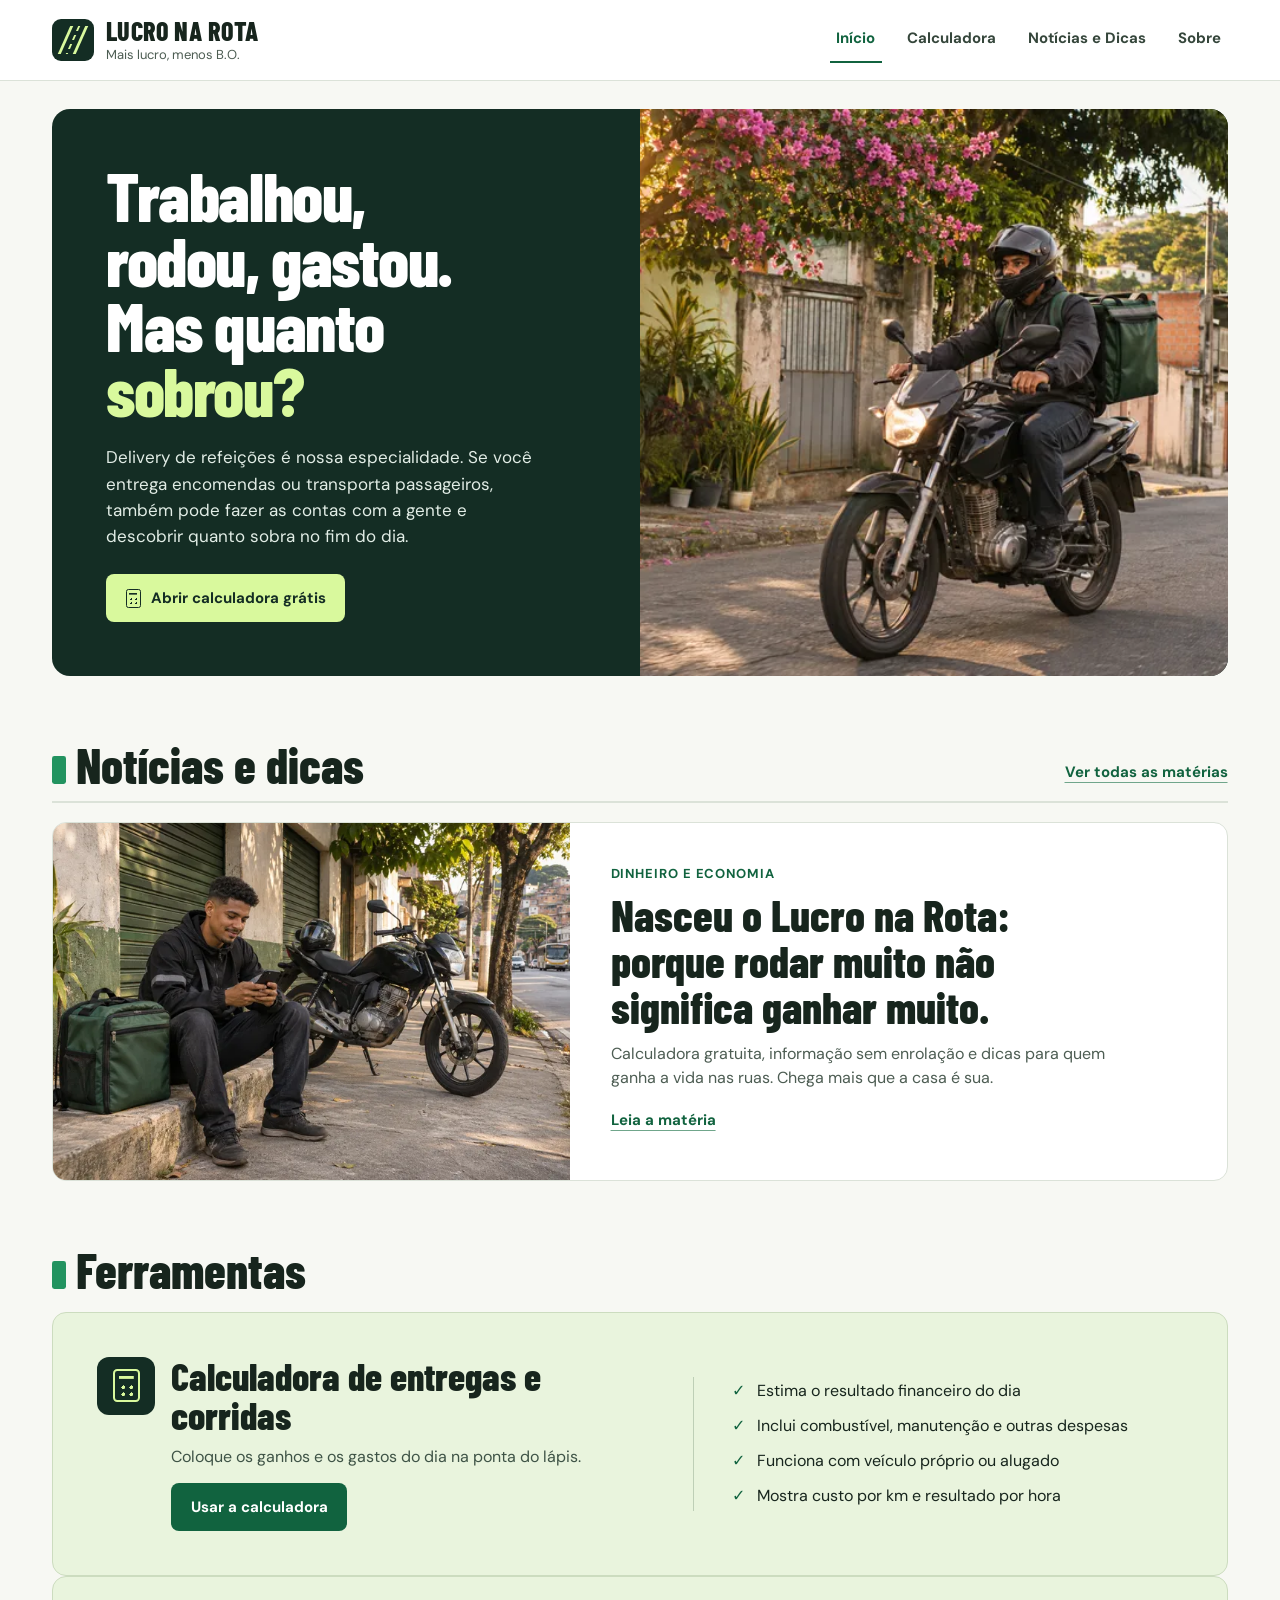
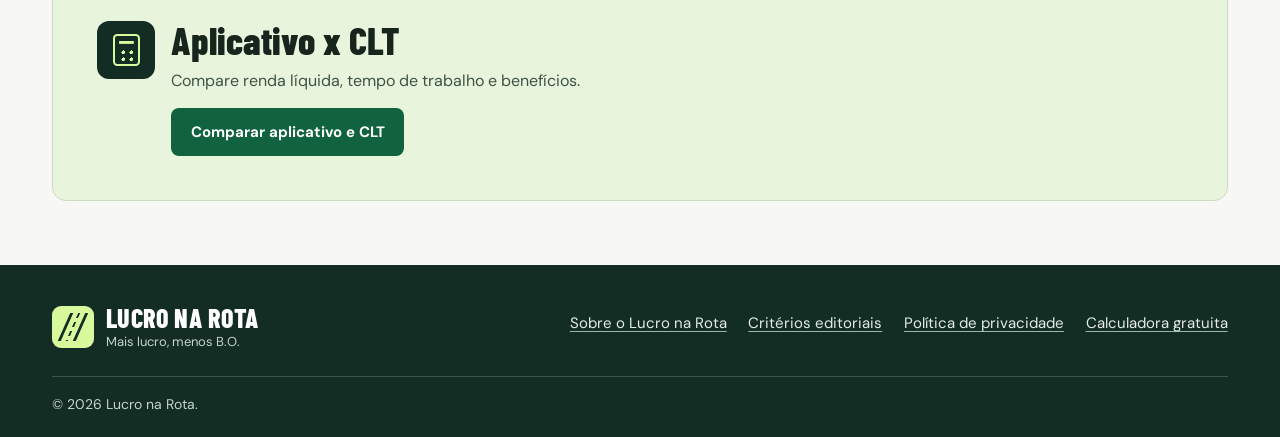
==== commit 3a31ca5b: "Adiciona comparador Aplicativo x CLT e reportagem ao Lucro na Rota" ====
--- a/index.html
+++ b/index.html
@@ -6,13 +6,13 @@
   <meta http-equiv="Content-Security-Policy" content="default-src 'self'; connect-src 'none'; object-src 'none'; base-uri 'none'; form-action 'none'">
   <meta name="referrer" content="strict-origin-when-cross-origin">
   <meta name="theme-color" content="#142d24">
-  <title>Lucro na Rota | Calculadora e notícias para entregadores</title>
-  <meta name="description" content="Entenda quanto sobra depois das entregas. Use a calculadora gratuita do Lucro na Rota e acompanhe notícias e dicas para quem trabalha nas ruas.">
+  <title>Lucro na Rota | Calculadora e notícias para quem trabalha por aplicativo</title>
+  <meta name="description" content="Calculadora grátis, notícias e dicas para delivery de refeições, entregas de encomendas e transporte de passageiros.">
   <link rel="canonical" href="https://buniorcomj.github.io/calculadora-entregadores/">
   <meta property="og:type" content="website">
   <meta property="og:locale" content="pt_BR">
   <meta property="og:title" content="Lucro na Rota | Mais lucro, menos B.O.">
-  <meta property="og:description" content="Calculadora gratuita, notícias e dicas para quem vive das entregas.">
+  <meta property="og:description" content="Calculadora gratuita, notícias e dicas para quem faz entregas e corridas.">
   <meta property="og:url" content="https://buniorcomj.github.io/calculadora-entregadores/">
   <meta property="og:image" content="https://buniorcomj.github.io/calculadora-entregadores/assets/imagens/hero-entregador.webp">
   <meta property="og:image:alt" content="Motociclista com mochila térmica verde em uma rua urbana.">
@@ -46,7 +46,7 @@
     <section class="hero" aria-labelledby="abertura">
       <div class="hero-copy">
         <h1 id="abertura">Trabalhou, rodou, gastou. Mas quanto <em>sobrou?</em></h1>
-        <p>O Lucro na Rota chegou para ajudar quem vive das entregas a entender os próprios ganhos, cuidar do veículo e fugir de prejuízos que passam despercebidos.</p>
+        <p>Delivery de refeições é nossa especialidade. Se você entrega encomendas ou transporta passageiros, também pode fazer as contas com a gente e descobrir quanto sobra no fim do dia.</p>
         <a class="button button-lime" href="calculadora/"><span class="calculator-icon" aria-hidden="true"></span>Abrir calculadora grátis</a>
       </div>
       <div class="hero-image">
@@ -78,7 +78,7 @@
         <div class="tool-intro">
           <span class="tool-symbol" aria-hidden="true"><span class="calculator-icon"></span></span>
           <div>
-            <h3>Calculadora de entregas</h3>
+            <h3>Calculadora de entregas e corridas</h3>
             <p>Coloque os ganhos e os gastos do dia na ponta do lápis.</p>
             <a class="button button-green" href="calculadora/">Usar a calculadora</a>
           </div>
@@ -89,6 +89,16 @@
           <li>Funciona com veículo próprio ou alugado</li>
           <li>Mostra custo por km e resultado por hora</li>
         </ul>
+      </div>
+      <div class="tool-card">
+        <div class="tool-intro">
+          <span class="tool-symbol" aria-hidden="true"><span class="calculator-icon"></span></span>
+          <div>
+            <h3>Aplicativo x CLT</h3>
+            <p>Compare renda líquida, tempo de trabalho e benefícios.</p>
+            <a class="button button-green" href="aplicativo-x-clt/">Comparar aplicativo e CLT</a>
+          </div>
+        </div>
       </div>
     </section>
   </main>
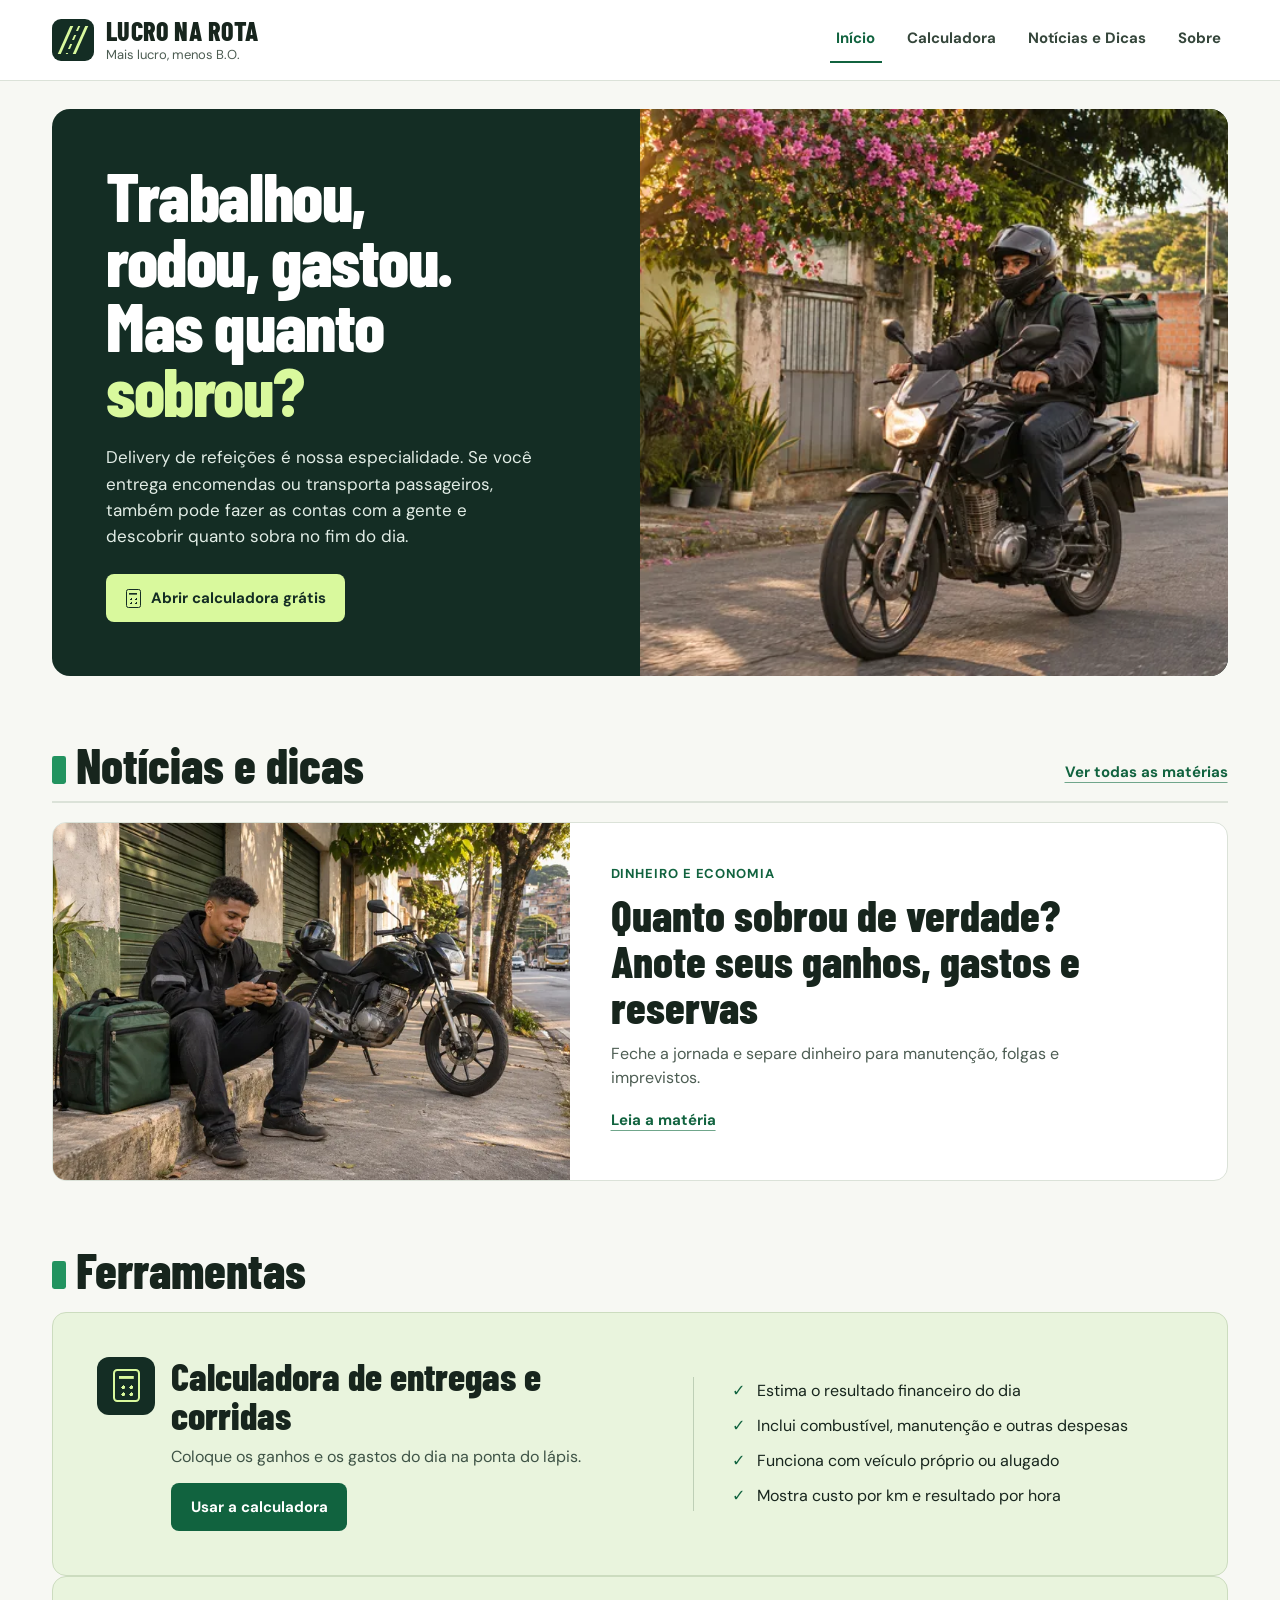
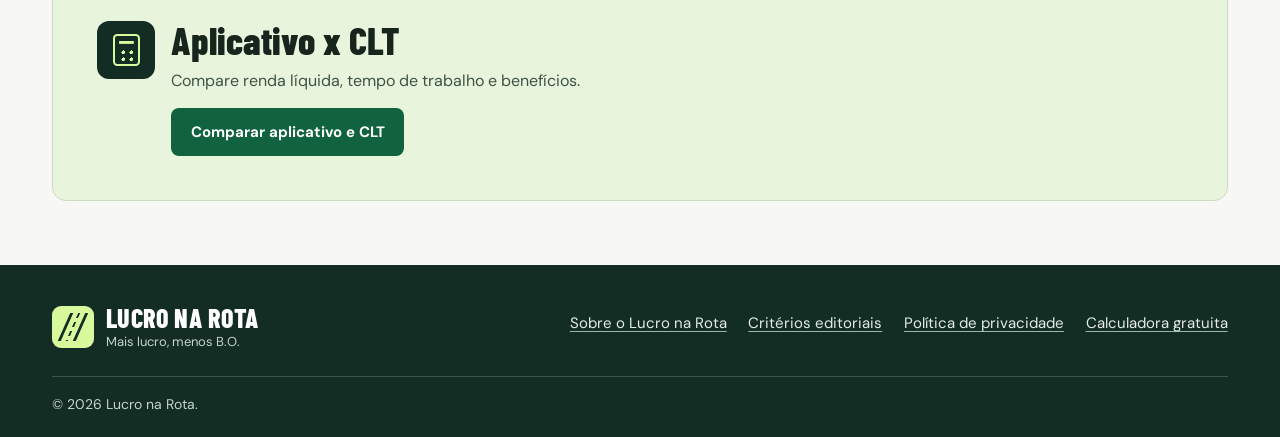
==== commit a308ffd4: "Revisa comparação, matérias e estrutura do Lucro na Rota" ====
--- a/index.html
+++ b/index.html
@@ -65,9 +65,9 @@
         </div>
         <div class="lead-copy">
           <p class="category">Dinheiro e economia</p>
-          <h3>Nasceu o Lucro na Rota: porque rodar muito não significa ganhar muito.</h3>
-          <p>Calculadora gratuita, informação sem enrolação e dicas para quem ganha a vida nas ruas. Chega mais que a casa é sua.</p>
-          <a class="text-link" href="noticias/apresentacao.html" aria-label="Leia a matéria de apresentação do Lucro na Rota">Leia a matéria</a>
+          <h3>Quanto sobrou de verdade? Anote seus ganhos, gastos e reservas</h3>
+          <p>Feche a jornada e separe dinheiro para manutenção, folgas e imprevistos.</p>
+          <a class="text-link" href="noticias/como-registrar-ganhos-e-gastos.html" aria-label="Leia a matéria sobre ganhos, gastos e reservas">Leia a matéria</a>
         </div>
       </article>
     </section>
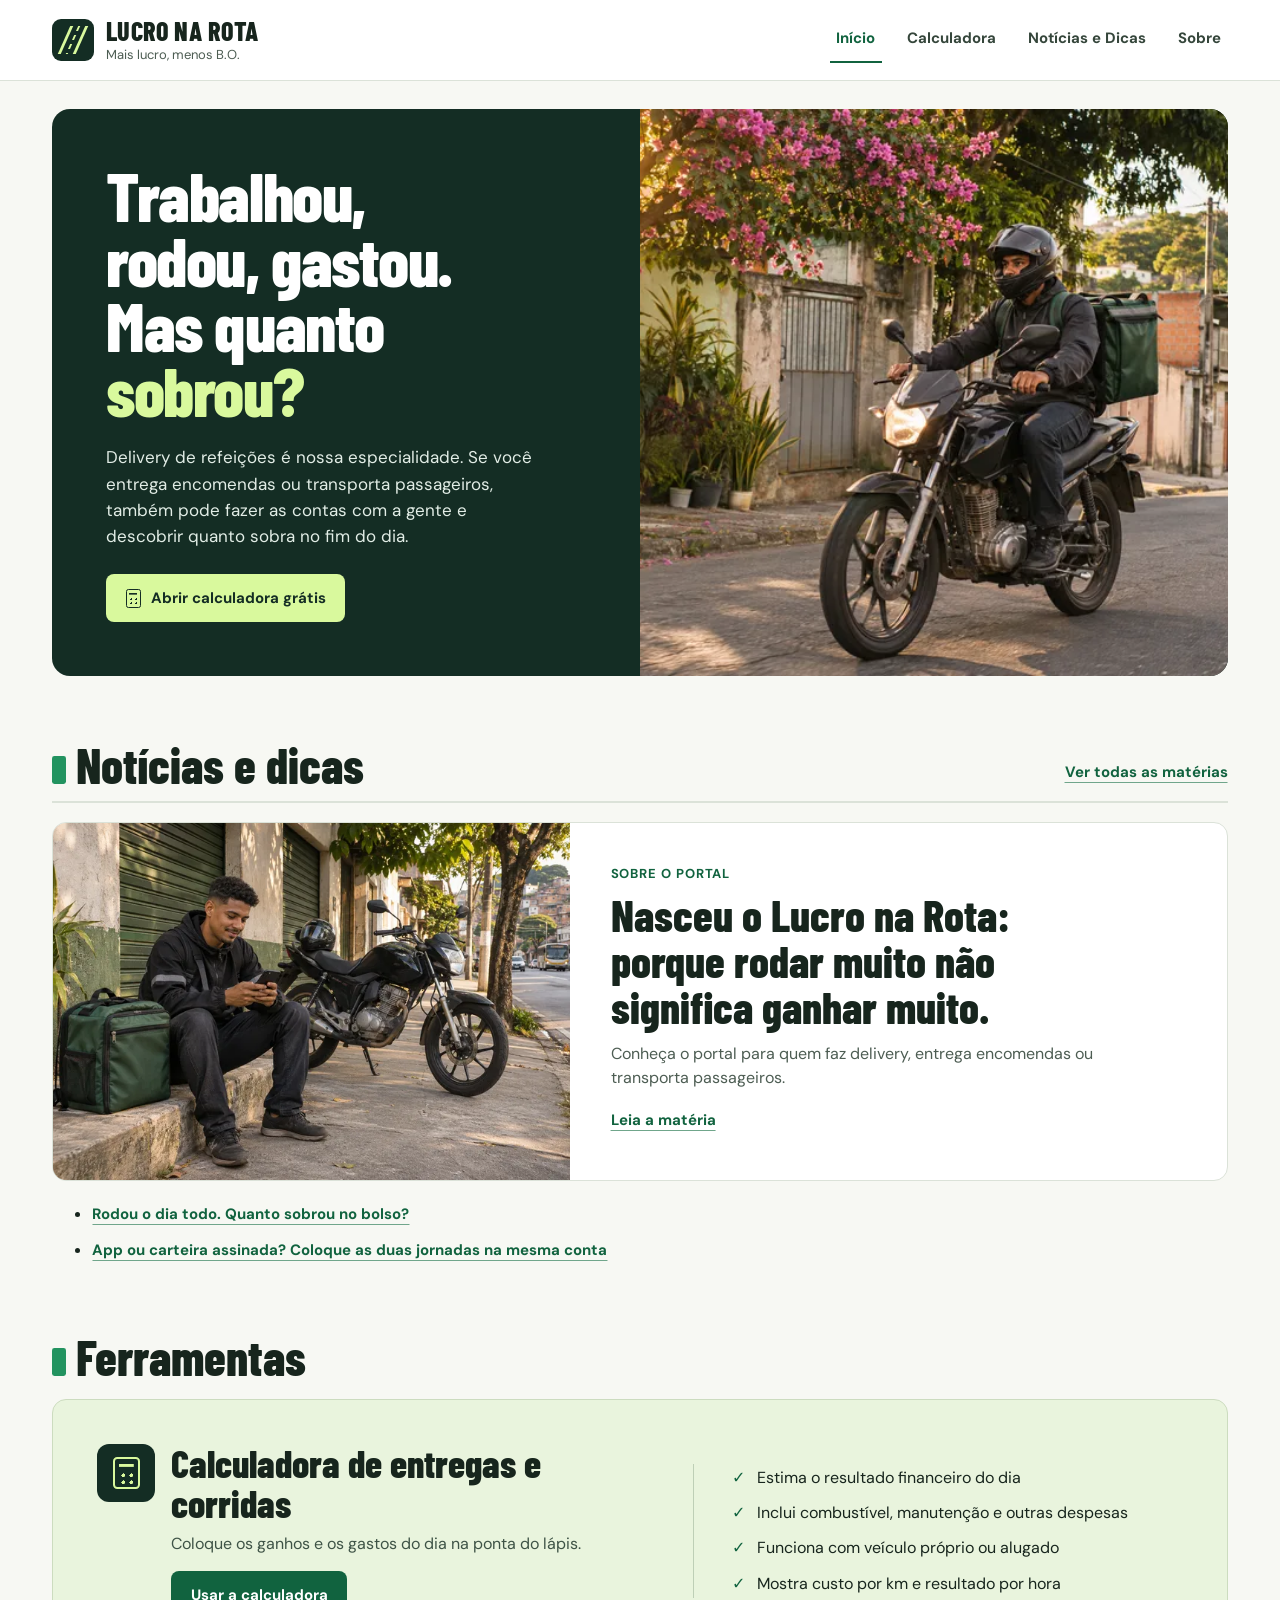
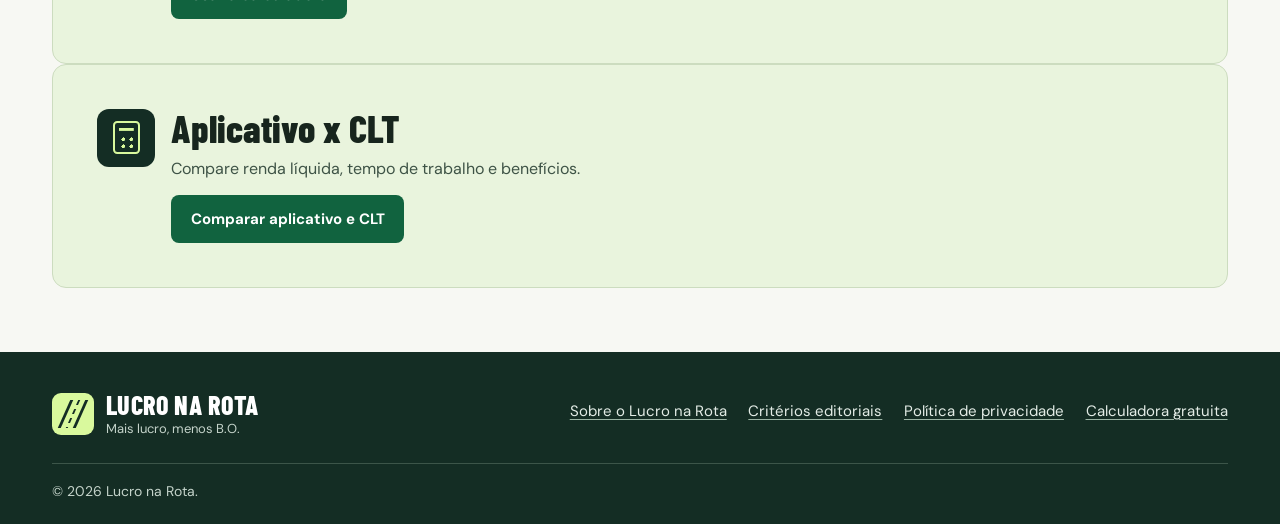
==== commit a92fb37e: "Organiza a estreia editorial do Lucro na Rota" ====
--- a/index.html
+++ b/index.html
@@ -64,12 +64,16 @@
           <img src="assets/imagens/entregador-na-rota.webp" srcset="assets/imagens/entregador-na-rota-720.webp 720w, assets/imagens/entregador-na-rota.webp 1200w" sizes="(max-width: 740px) 92vw, (max-width: 1280px) 41vw, 520px" width="1200" height="800" alt="" loading="lazy" decoding="async">
         </div>
         <div class="lead-copy">
-          <p class="category">Dinheiro e economia</p>
-          <h3>Quanto sobrou de verdade? Anote seus ganhos, gastos e reservas</h3>
-          <p>Feche a jornada e separe dinheiro para manutenção, folgas e imprevistos.</p>
-          <a class="text-link" href="noticias/como-registrar-ganhos-e-gastos.html" aria-label="Leia a matéria sobre ganhos, gastos e reservas">Leia a matéria</a>
+          <p class="category">Sobre o portal</p>
+          <h3>Nasceu o Lucro na Rota: porque rodar muito não significa ganhar muito.</h3>
+          <p>Conheça o portal para quem faz delivery, entrega encomendas ou transporta passageiros.</p>
+          <a class="text-link" href="noticias/apresentacao.html" aria-label="Leia a apresentação do Lucro na Rota">Leia a matéria</a>
         </div>
       </article>
+      <ul>
+        <li><a class="text-link" href="noticias/tutorial-calculadora-financeira.html">Rodou o dia todo. Quanto sobrou no bolso?</a></li>
+        <li><a class="text-link" href="noticias/tutorial-aplicativo-x-clt.html">App ou carteira assinada? Coloque as duas jornadas na mesma conta</a></li>
+      </ul>
     </section>
 
     <section class="home-tools" aria-labelledby="ferramentas">
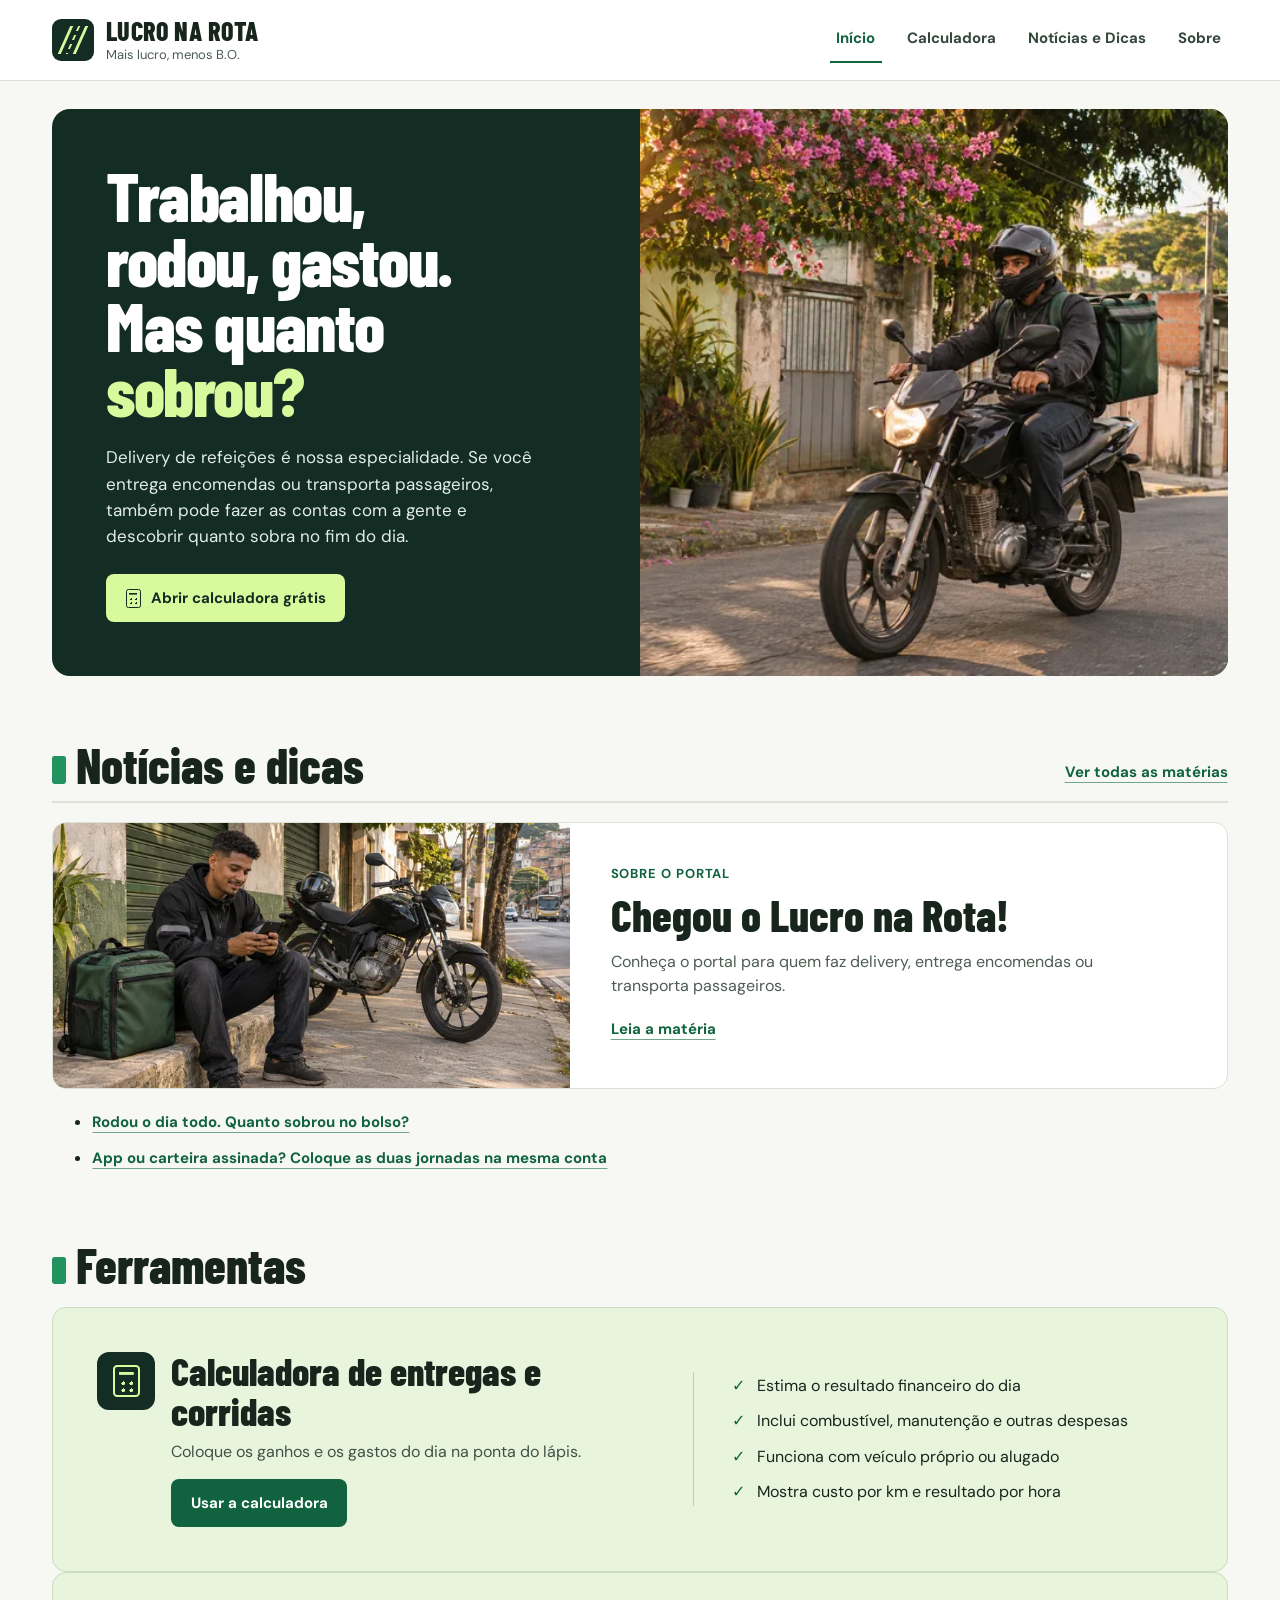
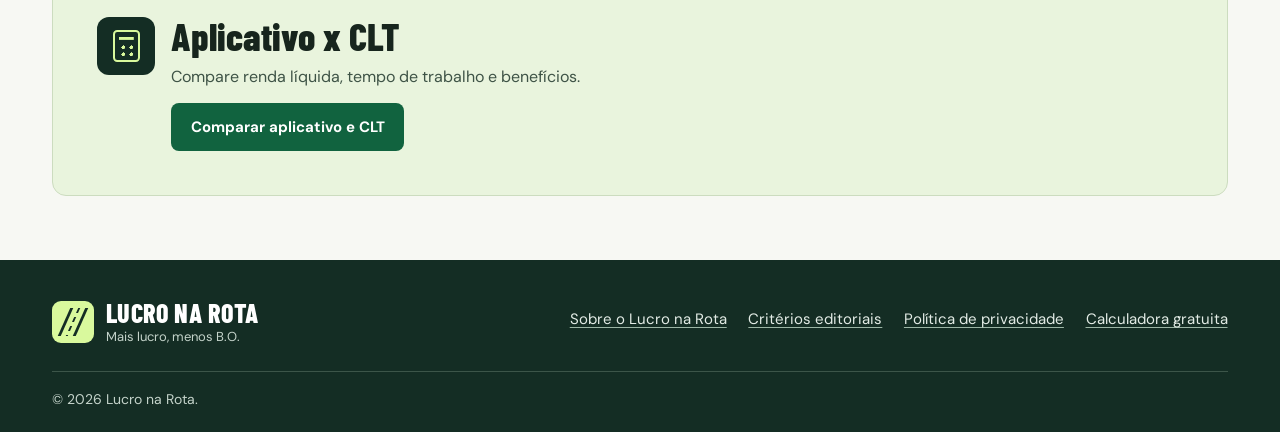
==== commit 7f0e89d1: "Atualiza título da matéria de apresentação" ====
--- a/index.html
+++ b/index.html
@@ -65,7 +65,7 @@
         </div>
         <div class="lead-copy">
           <p class="category">Sobre o portal</p>
-          <h3>Nasceu o Lucro na Rota: porque rodar muito não significa ganhar muito.</h3>
+          <h3>Chegou o Lucro na Rota!</h3>
           <p>Conheça o portal para quem faz delivery, entrega encomendas ou transporta passageiros.</p>
           <a class="text-link" href="noticias/apresentacao.html" aria-label="Leia a apresentação do Lucro na Rota">Leia a matéria</a>
         </div>
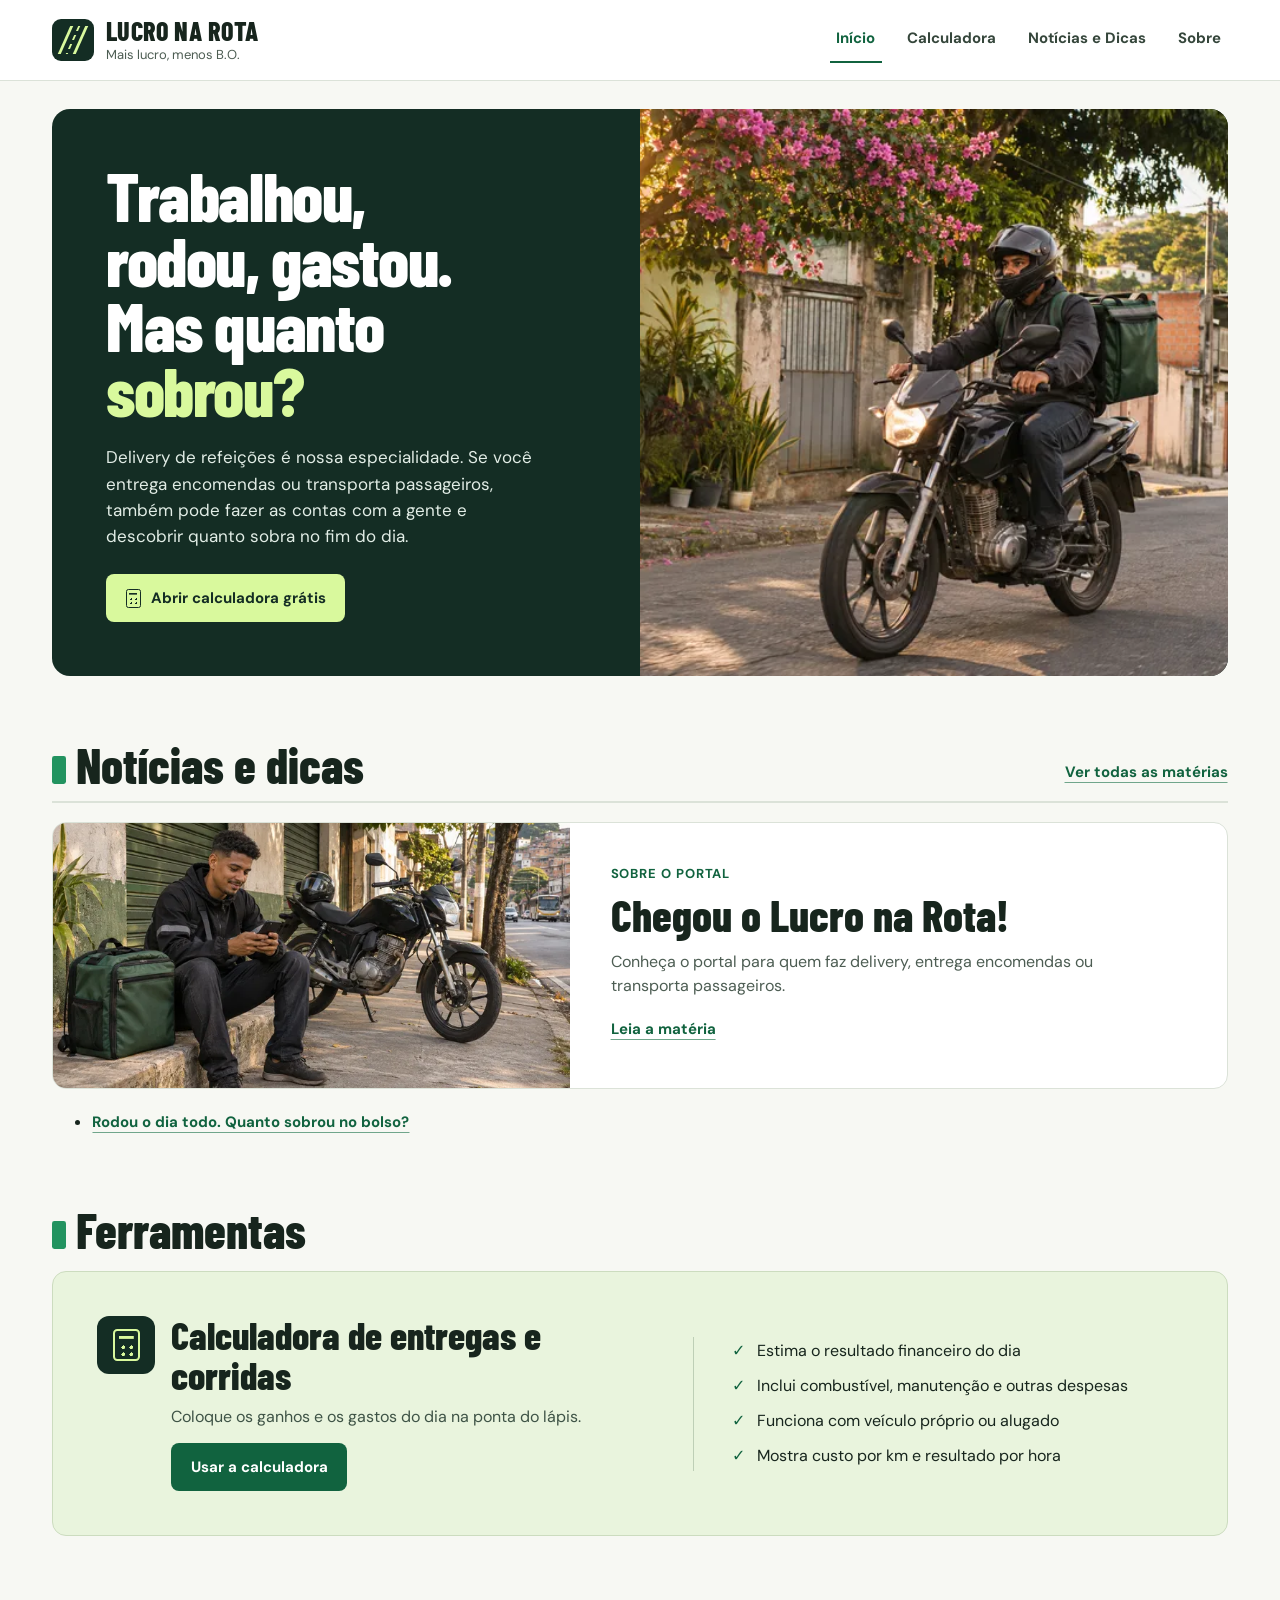
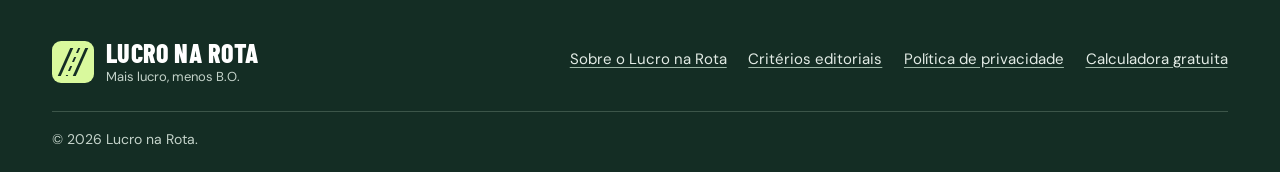
==== commit 40553091: "Prepara lançamento gradual e diretrizes editoriais" ====
--- a/index.html
+++ b/index.html
@@ -72,7 +72,6 @@
       </article>
       <ul>
         <li><a class="text-link" href="noticias/tutorial-calculadora-financeira.html">Rodou o dia todo. Quanto sobrou no bolso?</a></li>
-        <li><a class="text-link" href="noticias/tutorial-aplicativo-x-clt.html">App ou carteira assinada? Coloque as duas jornadas na mesma conta</a></li>
       </ul>
     </section>
 
@@ -93,16 +92,6 @@
           <li>Funciona com veículo próprio ou alugado</li>
           <li>Mostra custo por km e resultado por hora</li>
         </ul>
-      </div>
-      <div class="tool-card">
-        <div class="tool-intro">
-          <span class="tool-symbol" aria-hidden="true"><span class="calculator-icon"></span></span>
-          <div>
-            <h3>Aplicativo x CLT</h3>
-            <p>Compare renda líquida, tempo de trabalho e benefícios.</p>
-            <a class="button button-green" href="aplicativo-x-clt/">Comparar aplicativo e CLT</a>
-          </div>
-        </div>
       </div>
     </section>
   </main>
